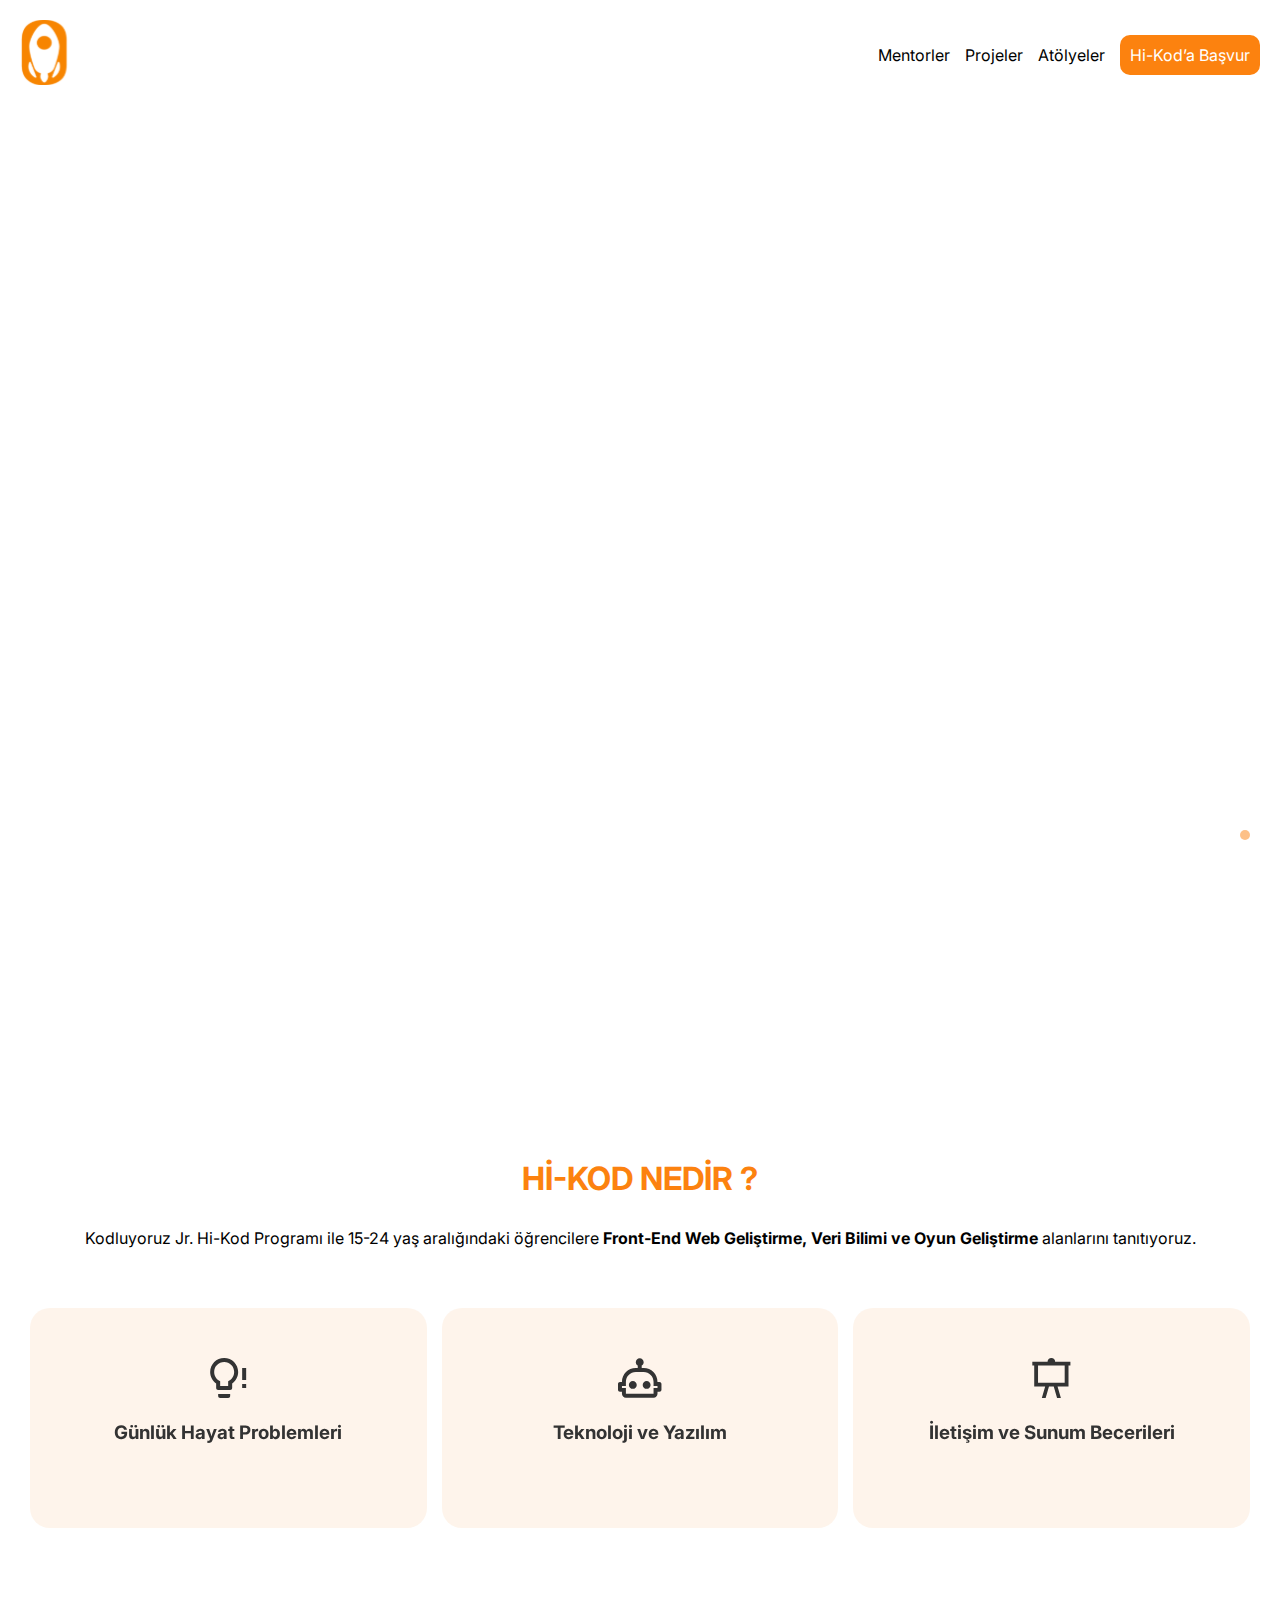
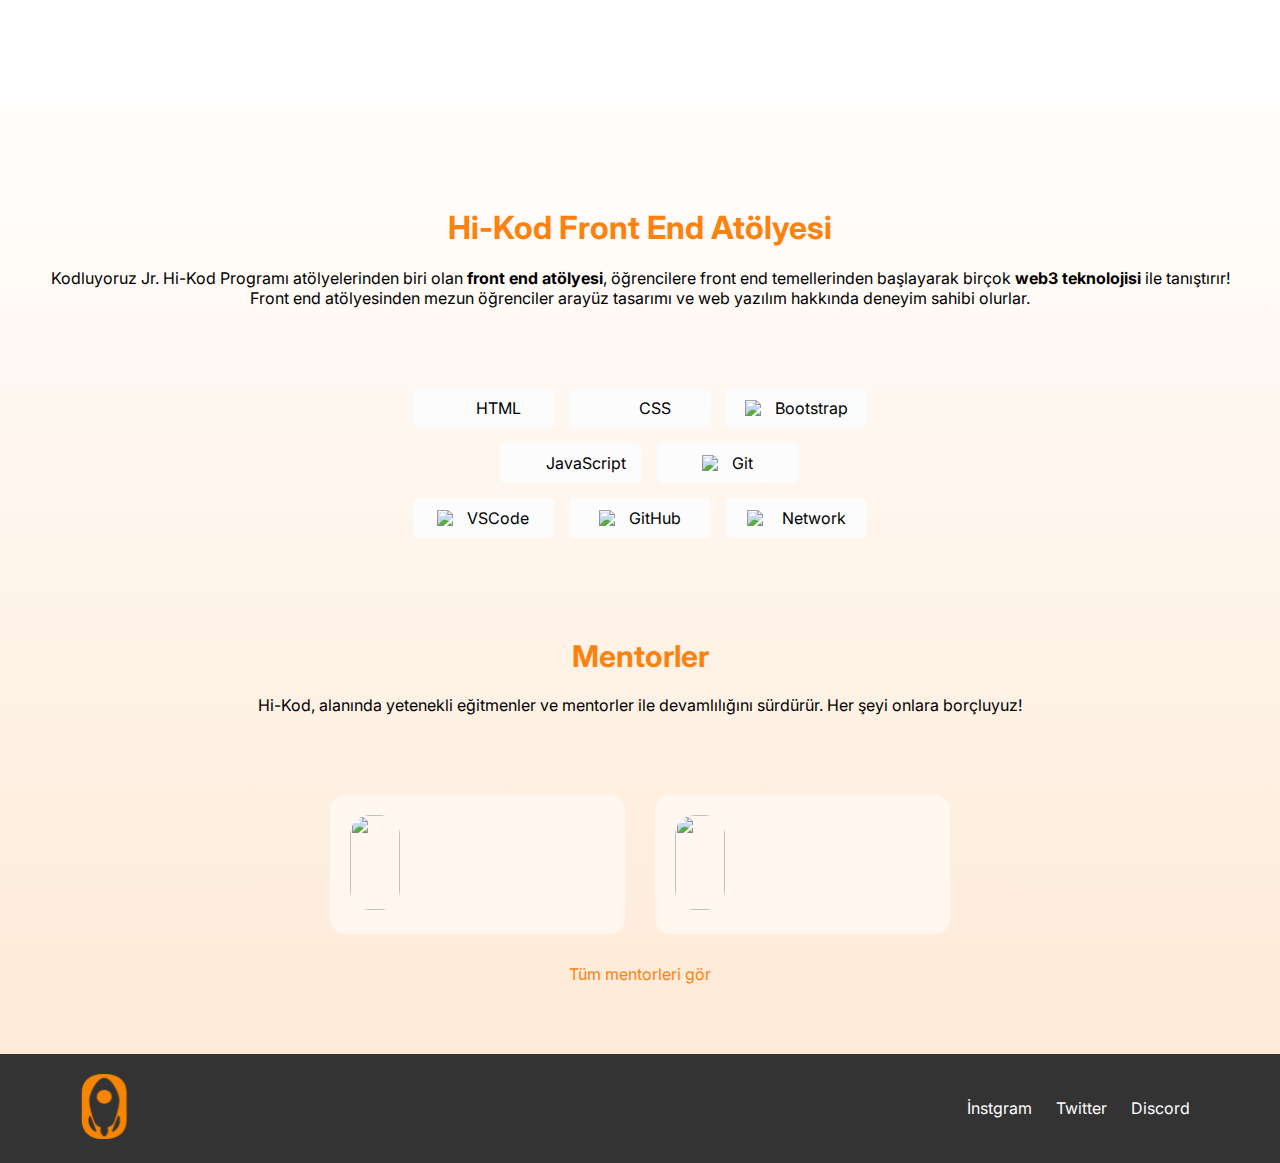
==== index.html @ 04d660d8 "images have been changed" ====
<!DOCTYPE html>
<html lang="tr">

<head>
  <meta charset="UTF-8" />
  <meta http-equiv="X-UA-Compatible" content="IE=edge" />
  <meta name="viewport" content="width=device-width, initial-scale=1.0" />
  <script src="https://kit.fontawesome.com/2644129145.js" crossorigin="anonymous"></script>
  <script src="/js/turkishToEnglish.js"></script>
  <link rel="stylesheet" href="css/style.css" />
  <title>Hİ-KOD</title>
  <script src="./js/mentors.js"></script>
</head>

<body>
  <nav class="navbar__container">
    <div class="nav__logo">
      <a href="index.html">
        <svg width="49" height="65" viewBox="0 0 49 65" fill="none" xmlns="http://www.w3.org/2000/svg"
          xmlns:xlink="http://www.w3.org/1999/xlink">
          <rect width="48.5333" height="65" fill="url(#pattern0)" />
          <defs>
            <pattern id="pattern0" patternContentUnits="objectBoundingBox" width="1" height="1">
              <use xlink:href="#image0_96_37" transform="translate(-1.08929) scale(0.0112545 0.00840336)" />

            </pattern>
            <image id="image0_96_37" width="1024" height="119"
              xlink:href="[data-uri]" />
          </defs>
        </svg>
      </a>
      <!--Burda png kullandığımızda kalite düşüyor SVG kullanmamız gerekli Çağrı projedeki SVG dosyasını kontrol etmeli-->
    </div>
    <div class="button__group">
      <a class="nav__button" href="mentors/mentors.html"> Mentorler</a>
      <a class="nav__button" href="index.html">Projeler</a>
      <a class="nav__button" href="index.html">Atölyeler</a>
      <a class="nav__button__orange"
        href="https://docs.google.com/forms/d/e/1FAIpQLSd9moIlMVvzE-aTJjD6DeRpLGWDJkIF5ri3nZ2eEMwqVBYb1g/closedform"
        target="_blank">Hi-Kod’a Başvur</a>
    </div>
    <div class="hamburger">
      <span class="bar"></span>
      <span class="bar"></span>
      <span class="bar"></span>
    </div>
  </nav>

  <header class="header__container">
    <div class="text__container">
      <p class="imgtext">Geleceğin dünyasının bir parçası ol</p>
      <p class="imgtext2">Hi-Kod Front End Atölyesi</p>
    </div>
  </header>
  <section id="whatIsHiKod">
    <h1 class="hikodTitle">Hİ-KOD NEDİR ?</h1>
    <p style="padding: 0px 20px">
      Kodluyoruz Jr. Hi-Kod Programı ile 15-24 yaş aralığındaki öğrencilere
      <b>Front-End Web Geliştirme, Veri Bilimi ve Oyun Geliştirme</b>
      alanlarını tanıtıyoruz.
    </p>

    <div class="container">
      <div class="card-container">
        <div class="card">
          <svg height="40" viewBox="0 0 73 80" fill="none" xmlns="http://www.w3.org/2000/svg">
            <path
              d="M28.3333 0C43.9333 0 56.3333 12.4 56.3333 28C56.3333 37.6 51.5333 46 44.3333 50.8V60C44.3333 62.4 42.7333 64 40.3333 64H16.3333C13.9333 64 12.3333 62.4 12.3333 60V50.8C5.13331 46 0.333313 37.6 0.333313 28C0.333313 12.4 12.7333 0 28.3333 0ZM16.3333 76V72H40.3333V76C40.3333 78.4 38.7333 80 36.3333 80H20.3333C17.9333 80 16.3333 78.4 16.3333 76ZM28.3333 8C17.1333 8 8.33331 16.8 8.33331 28C8.33331 36.4 13.1333 43.2 20.3333 46.4V56H36.3333V46.4C43.5333 43.2 48.3333 36.4 48.3333 28C48.3333 16.8 39.5333 8 28.3333 8ZM64.3333 40V20H72.3333V44H64.3333M64.3333 60V52H72.3333V60H64.3333Z"
              fill="#333333" />
          </svg>
          <h3>Günlük Hayat Problemleri</h3>
        </div>
        <svg id="shape1" height="100" viewBox="0 0 251 195" fill="none" xmlns="http://www.w3.org/2000/svg">
          <path
            d="M197.766 4.87945C217.166 -5.68715 242.109 1.51952 246.818 23.1031C251.822 46.0359 251.064 70.0709 244.308 92.9902C233.741 128.837 209.366 159.018 176.546 176.894C143.727 194.769 105.15 198.875 69.3032 188.308C46.384 181.552 25.7809 169.151 9.22934 152.508C-6.34842 136.844 1.12688 111.98 20.5273 101.414L109.147 53.1466L197.766 4.87945Z"
            fill="#FC820F" />
        </svg>
      </div>
      <div class="card-container">
        <div class="card">
          <svg height="40" viewBox="0 0 88 81" fill="none" xmlns="http://www.w3.org/2000/svg">
            <path
              d="M66 54.5C66 58.94 62.44 62.5 58 62.5C53.56 62.5 50 58.94 50 54.5C50 50.06 53.6 46.5 58 46.5C62.4 46.5 66 50.1 66 54.5ZM30 46.5C25.6 46.5 22 50.1 22 54.5C22 58.9 25.6 62.5 30 62.5C34.4 62.5 38 58.94 38 54.5C38 50.06 34.44 46.5 30 46.5ZM88 52.5V64.5C88 66.7 86.2 68.5 84 68.5H80V72.5C80 76.94 76.44 80.5 72 80.5H16C11.6 80.5 7.99998 76.94 7.99998 72.5V68.5H3.99998C1.79998 68.5 -1.52588e-05 66.7 -1.52588e-05 64.5V52.5C-1.52588e-05 50.3 1.79998 48.5 3.99998 48.5H7.99998C7.99998 33.02 20.52 20.5 36 20.5H40V15.42C37.6 14.06 36 11.46 36 8.5C36 4.1 39.6 0.5 44 0.5C48.4 0.5 52 4.1 52 8.5C52 11.46 50.4 14.06 48 15.42V20.5H52C67.48 20.5 80 33.02 80 48.5H84C86.2 48.5 88 50.3 88 52.5ZM80 56.5H72V48.5C72 37.46 63.04 28.5 52 28.5H36C24.96 28.5 16 37.46 16 48.5V56.5H7.99998V60.5H16V72.5H72V60.5H80V56.5Z"
              fill="#333333" />
          </svg>
          <h3>Teknoloji ve Yazılım</h3>
        </div>
        <svg id="shape2" height="100" viewBox="0 0 173 188" fill="none" xmlns="http://www.w3.org/2000/svg">
          <path
            d="M131.813 3.49505C144.61 -5.06412 161.874 3.44015 162.888 18.8027L172.581 165.708C173.595 181.07 157.598 191.769 143.787 184.966L11.7168 119.908C-2.09445 113.105 -3.36156 93.9014 9.43599 85.3422L131.813 3.49505Z"
            fill="#FC820F" />
        </svg>
      </div>
      <div class="card-container">
        <div class="card">
          <svg height="40" viewBox="0 0 81 84" fill="none" xmlns="http://www.w3.org/2000/svg">
            <path
              d="M0.666626 8H32.6666C32.6666 5.87827 33.5095 3.84344 35.0098 2.34315C36.5101 0.842855 38.5449 0 40.6666 0C42.7884 0 44.8232 0.842855 46.3235 2.34315C47.8238 3.84344 48.6666 5.87827 48.6666 8H80.6666V16H76.6666V60H53.6666L60.6666 84H52.6666L45.6666 60H35.6666L28.6666 84H20.6666L27.6666 60H4.66663V16H0.666626V8ZM12.6666 16V52H68.6666V16H12.6666Z"
              fill="#333333" />
          </svg>
          <h3>İletişim ve Sunum Becerileri</h3>
        </div>
        <svg id="shape3" height="100" viewBox="0 0 201 201" fill="none" xmlns="http://www.w3.org/2000/svg">
          <circle cx="100.5" cy="100.5" r="100.5" fill="#FC820F" />
        </svg>
      </div>
    </div>
  </section>
  <main>
    <section id="frontEndAtolye" style="margin-top: 100px">
      <div>
        <h1 class="hikodTitle" style="text-align: center">
          Hi-Kod Front End Atölyesi
        </h1>
        <p style="text-align: center">
          Kodluyoruz Jr. Hi-Kod Programı atölyelerinden biri olan
          <b>front end atölyesi</b>, öğrencilere front end temellerinden
          başlayarak birçok <b>web3 teknolojisi</b> ile tanıştırır! Front end
          atölyesinden mezun öğrenciler arayüz tasarımı ve web yazılım
          hakkında deneyim sahibi olurlar.
        </p>
      </div>
      <div class="atolye-container">
        <div class="lang">
          <img src="img/html.png" alt="" width="20px" />
          <span>HTML</span>
        </div>
        <div class="lang">
          <img src="img/css.svg" alt="" width="20" />
          <span>CSS</span>
        </div>
        <div class="lang">
          <img src="img/bootstrap.png" width="20px" />
          <span>Bootstrap</span>
        </div>
        <div id="jsLang" class="lang">
          <img src="img/js.png" alt="" width="20px" />
          <span>JavaScript</span>
        </div>
        <div class="lang">
          <img src="img/git.png" width="20px" />
          <span>Git</span>
        </div>
        <div class="lang">
          <img src="img/vscode.png" width="20px" />
          <span>VSCode</span>
        </div>
        <div class="lang">
          <img src="img/github.png" width="20px" />
          <span>GitHub</span>
        </div>
        <div class="lang">
          <img src="img/network.png" width="25px" />
          <span>Network</span>
        </div>
      </div>
    </section>

    <section id="mentorler" style="margin-top: 100px">
      <div style="text-align: center; margin-bottom: 80px">
        <h1 style="color: #fc820f; font-size: 30px">Mentorler</h1>
        <p>
          Hi-Kod, alanında yetenekli eğitmenler ve mentorler ile devamlılığını
          sürdürür. Her şeyi onlara borçluyuz!
        </p>
      </div>
      <!-- Random People start -->
      <div id="mentorlerContainer">
        <div class="mentorCard">
          <div class="mentorImg">
            <img src="assets/img/randomPeople.png" alt="" />
          </div>
          <div class="mentorInfo">
            <h3></h3>
            <div class="mentorContact">
              <div>
                <i class="fa-brands fa-instagram"></i>
                <span style="margin-right: 10px"></span>
              </div>
              <div>
                <i class="fa-brands fa-linkedin"></i>
                <span></span>
              </div>
            </div>
          </div>
        </div>
        <div class="mentorCard">
          <div class="mentorImg">
            <img src="assets/img/randomPeople.png" alt="" />
          </div>
          <div class="mentorInfo">
            <h3></h3>
            <div class="mentorContact">
              <div>
                <i class="fa-brands fa-instagram"></i>
                <span style="margin-right: 10px"></span>
              </div>
              <div>
                <i class="fa-brands fa-linkedin"></i>
                <span></span>
              </div>
            </div>
          </div>
        </div>
      </div>
      <!-- Random People end -->
      <div id="seeAllMentors">
        <a href="mentors/mentors.html">Tüm mentorleri gör</a>
      </div>
    </section>
  </main>

  <footer>
    <div>
      <svg width="49" height="65" viewBox="0 0 49 65" fill="none" xmlns="http://www.w3.org/2000/svg"
        xmlns:xlink="http://www.w3.org/1999/xlink">
        <rect width="48.5333" height="65" fill="url(#pattern0)" />
        <defs>
          <pattern id="pattern0" patternContentUnits="objectBoundingBox" width="1" height="1">
            <use xlink:href="#image0_96_37" transform="translate(-1.08929) scale(0.0112545 0.00840336)" />
          </pattern>
          <image id="image0_96_37" width="1024" height="119"
            xlink:href="[data-uri]" />
        </defs>
      </svg>
    </div>
    <div class="footer-sag" style="color: white;">
      <a style="color: white;margin: 10px; text-decoration: none;" href="">İnstgram</a>
      <a style="color: white;margin: 10px; text-decoration: none;" href="">Twitter</a>
      <a style="color: white;margin: 10px; text-decoration: none;" href="">Discord</a>
    </div>
  </footer>

  <div id="scrtollToTop">
    <i class="fa-solid fa-angle-up fa-3x"></i>
  </div>

  <script src="./js/getRandomPeople.js"></script>
  <script src="js/navbar.js"></script>
  <script src="js/scrollButton.js"></script>
</body>

</html>
---- css/style.css ----
@import url(https://fonts.googleapis.com/css?family=Inter:100,200,300,regular,500,600,700,800,900);

html {
  scroll-behavior: smooth;
}

body {
  margin: 0;
  padding: 0;
  height: 100vh;
}
* {
  box-sizing: border-box;
  font-family: "Inter", sans-serif;
}
.navbar__container {
  display: flex;
  justify-content: space-between;
  align-items: center;
  padding: 20px;
}
.button__group {
  display: flex;
  gap: 15px;
  align-items: center;
  transition: all 0.4s ease-in-out;
  z-index: 100;
}
.hamburger {
  display: none;
  cursor: pointer;
  transition: all 0.4s ease-in-out;
}
.hamburger span {
  width: 33px;
  height: 4px;
  background-color: #fc820f;
  margin-top: 4px;
  display: block;
  transition: all 0.4s ease-in-out;
}
.nav__button,
.nav__button__orange {
  border: none;
  background-color: transparent;
  cursor: pointer;
  text-decoration: none;
  color: black;
}
.nav__button__orange {
  background-color: #fc820f;
  padding: 10px;
  border-radius: 10px;
  color: white;
}
#whatIsHiKod {
  text-align: center;
  margin-top: 150px;
}
#whatIsHiKod h1,
#whatIsHiKod p {
  text-align: center;
  margin-bottom: 30px;
}

.hikodTitle {
  color: #fc820f;
}
.container {
  display: flex;
  justify-content: center;
  align-items: center;
  gap: 15px;
  padding: 30px;
}
.card-container {
  position: relative;
  width: 20%;
  border-radius: 20px;
}
.card {
  text-align: center;
  background-color: rgb(254, 234, 215, 0.5);
  padding: 50px 40px;
  width: 100%;
  border-radius: 20px;
  backdrop-filter: blur(3px);
  color: #333;
  height: 220px;
  z-index: 3;
}

#shape1,
#shape2,
#shape3 {
  position: absolute;
  z-index: -1;
}
#shape1 {
  bottom: -20%;
  left: -10%;
}

#shape2 {
  bottom: -25%;
  left: 40%;
}

#shape3 {
  top: -20%;
  left: 80%;
}

main {
  background: linear-gradient(to bottom, #ffffff, #feead7);
  padding: 50px;
  margin-top: 100px;
}
.atolye-container {
  display: flex;
  justify-content: center;
  align-items: center;
  width: 20%;
  flex-wrap: wrap;
  gap: 15px;
  margin: 80px auto;
}
.lang {
  display: flex;
  justify-content: center;
  align-items: center;
  background-color: #fcfcfc;
  width: 30%;
  padding: 10px;
  gap: 10px;
  border-radius: 5px;
}
#jsLang {
  margin-left: 11px;
}

.header__container {
  background-image: url(../assets/img/img.png);
  height: 100vh;
  background-attachment: fixed;
  background-position: center;
  background-size: cover;
  position: relative;
}
.text__container {
  position: absolute;
  top: 50%;
  left: 50%;
  transform: translate(-50%,-50%);
  width: 70%;
  text-align: center;
}
.imgtext,
.imgtext2 {
  font-family: "Inter";
  font-style: normal;
  font-weight: 700;
  font-size: 96px;
  color: white;
}
.imgtext2 {
  font-weight: 600;
  font-size: 48px;
  opacity: 0.5;
  margin-top: -70px;
}

/* Mentorler baslangıc */

#mentorlerContainer {
  display: flex;
  justify-content: center;
  align-items: center;
  gap: 30px;
}

.mentorCard {
  display: flex;
  align-items: center;
  gap: 20px;
  width: 25%;
  background-color: rgba(255, 255, 255, 0.5);
  padding: 20px;
  border-radius: 15px;
}
.mentorContact {
  display: flex;
  align-items: center;
  /* justify-content: center;*/
}
.mentorImg img {
  width: 95px;
  height: 95px;
  border-radius: 20px;
}
.mentorInfo {
  margin-bottom: 3%;
}
.mentorInfo span {
  font-size: 12px;
}
.mentorInfo h3 {
  margin-bottom: 15px;
}
.socialMediaName {
  margin-right: 20px;
  margin-left: 5px;
}

#seeAllMentors {
  display: flex;
  justify-content: center;
  align-items: center;
  margin-top: 30px;
  margin-bottom: 20px;
}
#seeAllMentors a {
  text-decoration: none;
  color: #fc820f;
}
/* Mentorler bitis */

footer {
  background-color: #333;
  display: flex;
  align-items: center;
  justify-content: space-between;
  padding: 20px 80px;
}

#scrtollToTop {
  cursor: pointer;
  position: fixed;
  bottom: 60px;
  right: 30px;
  color: #fff;
  background-color: #fc820f;
  padding: 5px;
  border-radius: 50%;
  opacity: 0.5;
  transition: all 0.4s ease-in;
}
#scrtollToTop:hover {
  opacity: 1;
}
@media (max-width: 1618px) {
  .atolye-container {
    width: 30%;
  }
  .lang {
    width: 30%;
  }
  #jsLang {
    margin-left: 15px;
  }
}
@media (max-width: 1520px) {
  .mentorContact {
    display: block;
  }
}
@media (max-width:1470px) {
  .text__container {
    width: 100%;
  }
}
@media (max-width: 1281px) {
  #shape1,
  #shape2,
  #shape3 {
    display: none;
  }
  .card-container {
    width: 65%;
  }
  .atolye-container {
    width: 40%;
  }
  .lang {
    width: 30%;
  }
  #jsLang {
    margin-left: 18px;
  }
  .mentorImg img {
    width: 50px;
  }
  .mentorInfo h3 {
    font-size: 15px;
  }
}
@media (max-width: 1052px) {
  #mentorlerContainer {
    flex-direction: column;
  }
  .mentorCard {
    width: 60%;
  }
  .mentorImg img {
    width: 70px;
  }
  .mentorInfo h3 {
    font-size: 20px;
  }
  .mentorContact {
    display: flex;
  }
}
@media (max-width: 1025px) {
  .container {
    justify-content: center;
    align-items: center;
    flex-direction: column;
  }
  .card-container {
    width: 65%;
  }

  .atolye-container {
    width: 50%;
  }
  .lang {
    width: 30%;
  }

  #jsLang {
    margin-left: 17px;
  }
  .imgtext {
    font-size: 80px;
  }
}
@media (max-width:859px) {
  .imgtext {
    font-size: 65px;
  }
  .imgtext2 {
    font-size: 40px;
  }
}
@media (max-width: 718px) {
  .atolye-container {
    width: 70%;
  }
  .lang {
    width: 29%;
  }
  .lang span {
    font-size: 13px;
  }
  .lang img,
  .lang svg {
    width: 15px;
  }
  #jsLang {
    margin-left: 27px;
  }
  .mentorCard {
    width: 80%;
  }
  .hamburger {
    display: block;
  }
  .button__group {
    position: absolute;
    left: 0;
    top: -100%;
    width: 100%;
    background-color: #fff;
    padding: 50px;
    text-align: center;
    flex-direction: column;
  }
  .hamburger.active .bar:nth-child(1) {
    transform: translateY(8px) rotate(45deg);
  }
  .hamburger.active .bar:nth-child(2) {
    opacity: 0;
  }
  .hamburger.active .bar:nth-child(3) {
    transform: translateY(-8px) rotate(-45deg);
  }
  .button__group.active {
    top: 109px;
  }
  footer {
    flex-direction: column;
    gap: 20px;
  }
}
@media (max-width:702px) {
  .imgtext {
    font-size: 50px;
  }
  .imgtext2 {
    font-size: 30px;
    margin-top: 10px;
  }
}
@media (max-width: 560px) {
  .mentorCard {
    width: 100%;
  }
  .imgtext {
    font-size: 40px;
  }
  .imgtext2 {
    font-size: 20px;
  }
}
@media (max-width: 465px) {
  .mentorInfo span {
    font-size: 10px;
  }
  .mentorInfo i {
    font-size: 10px;
  }
}
@media (max-width: 448px) {
  .atolye-container {
    width: 100%;
  }
  .lang {
    width: 29%;
  }
  .lang span {
    font-size: 10px;
  }
  .lang img {
    width: 12px;
  }
  #jsLang {
    margin-left: 15px;
  }
  .imgtext {
    font-size: 30px;
  }
  .imgtext2 {
    font-size: 15px;
  }
}
@media (max-width: 430px) {
  .mentorInfo h3 {
    font-size: 12px;
  }
  .mentorImg img {
    width: 50px;
  }
  .mentorContact {
    display: block;
  }
  .footer-sag a {
    font-size: 10px;
  }
}
@media (max-width: 350px) {
  .atolye-container {
    width: 100%;
  }
  .lang {
    width: 28%;
  }
  .lang span {
    font-size: 10px;
  }
  .lang img {
    width: 12px;
  }
  #jsLang {
    margin-left: 7px;
  }
  .mentorInfo h3 {
    font-size: 10px;
  }
  .mentorContact span {
    font-size: 8px;
  }
  .mentorContact i {
    font-size: 8px;
  }
  #seeAllMentors a {
    font-size: 10px;
  }
  .imgtext {
    font-size: 20px;
  }
  .imgtext2 {
    font-size: 10px;
  }
  .footer-sag a {
    font-size: 6px;
  }
}
@media (max-width: 306px) {
  .card svg {
    height: 30px;
  }
  .card h3 {
    font-size: 13px;
  }

  .atolye-container {
    width: 100%;
  }
  .lang {
    width: 27%;
  }
  .lang span {
    font-size: 8px;
  }
  .lang img {
    width: 8px;
  }
  .mentorImg img {
    width: 40px;
  }
}

#person {
  display: flex;
  flex-direction: column;
  justify-content: center;
  align-items: flex-start;
  padding: 60px 120px 120px;
  width: auto;
  height: 982px;
  background: #feead7;
}

.personcard {
  box-sizing: border-box;
  display: flex;
  align-items: center;
  padding: 40px;

  isolation: isolate;
  width: 100%;
  background: rgba(255, 255, 255, 0.5);
  border-radius: 30px;
}
/* 
.personcard>img{
width: 300px;
height: 300px;
border-radius: 20px;
} */

.personcard > h1 {
  width: 797px;
  height: 64px;

  font-family: "Inter";
  font-style: normal;
  font-weight: 600;
  font-size: 64px;
  line-height: 100.02%;
  /* identical to box height, or 64px */

  letter-spacing: -0.04em;

  color: #fc820f;
}

.flex {
  display: flex;
  justify-content: center;
  align-items: center;
}

.mentorInfo > a {
  text-decoration: none;
}
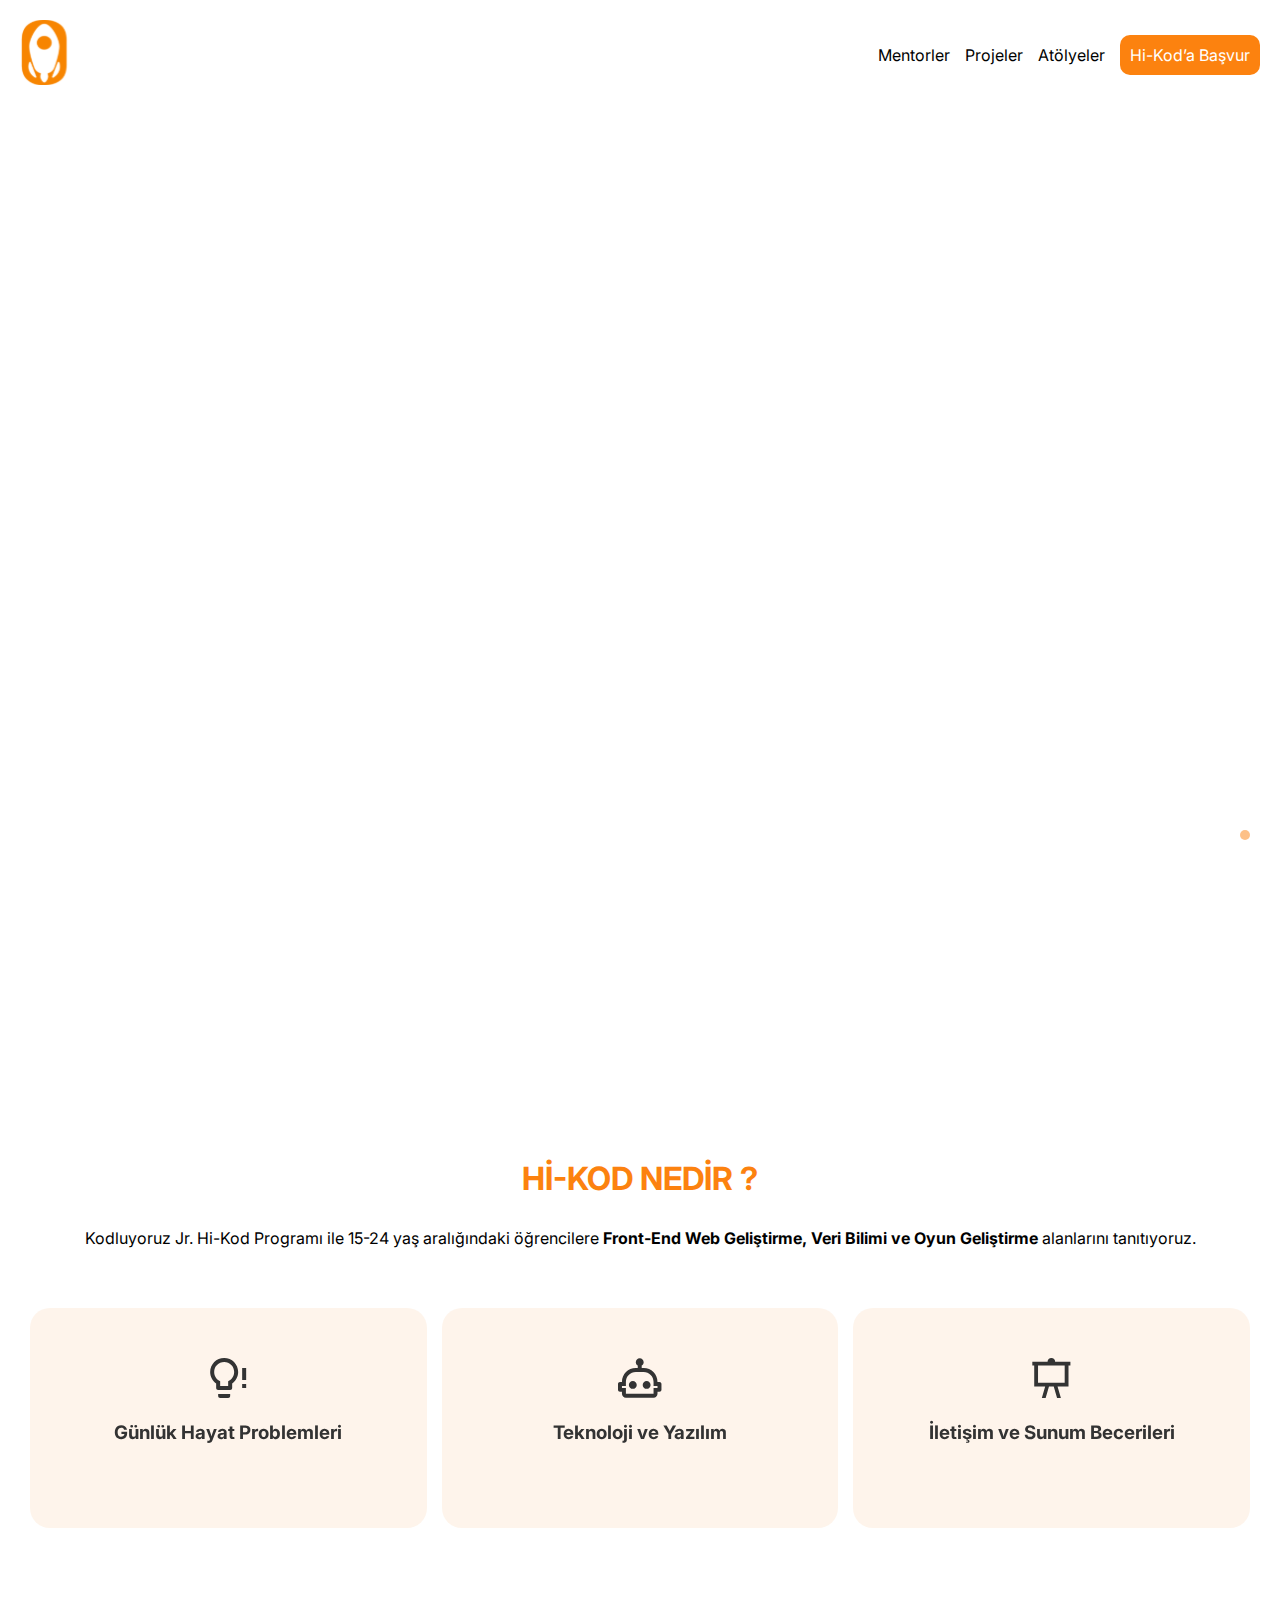
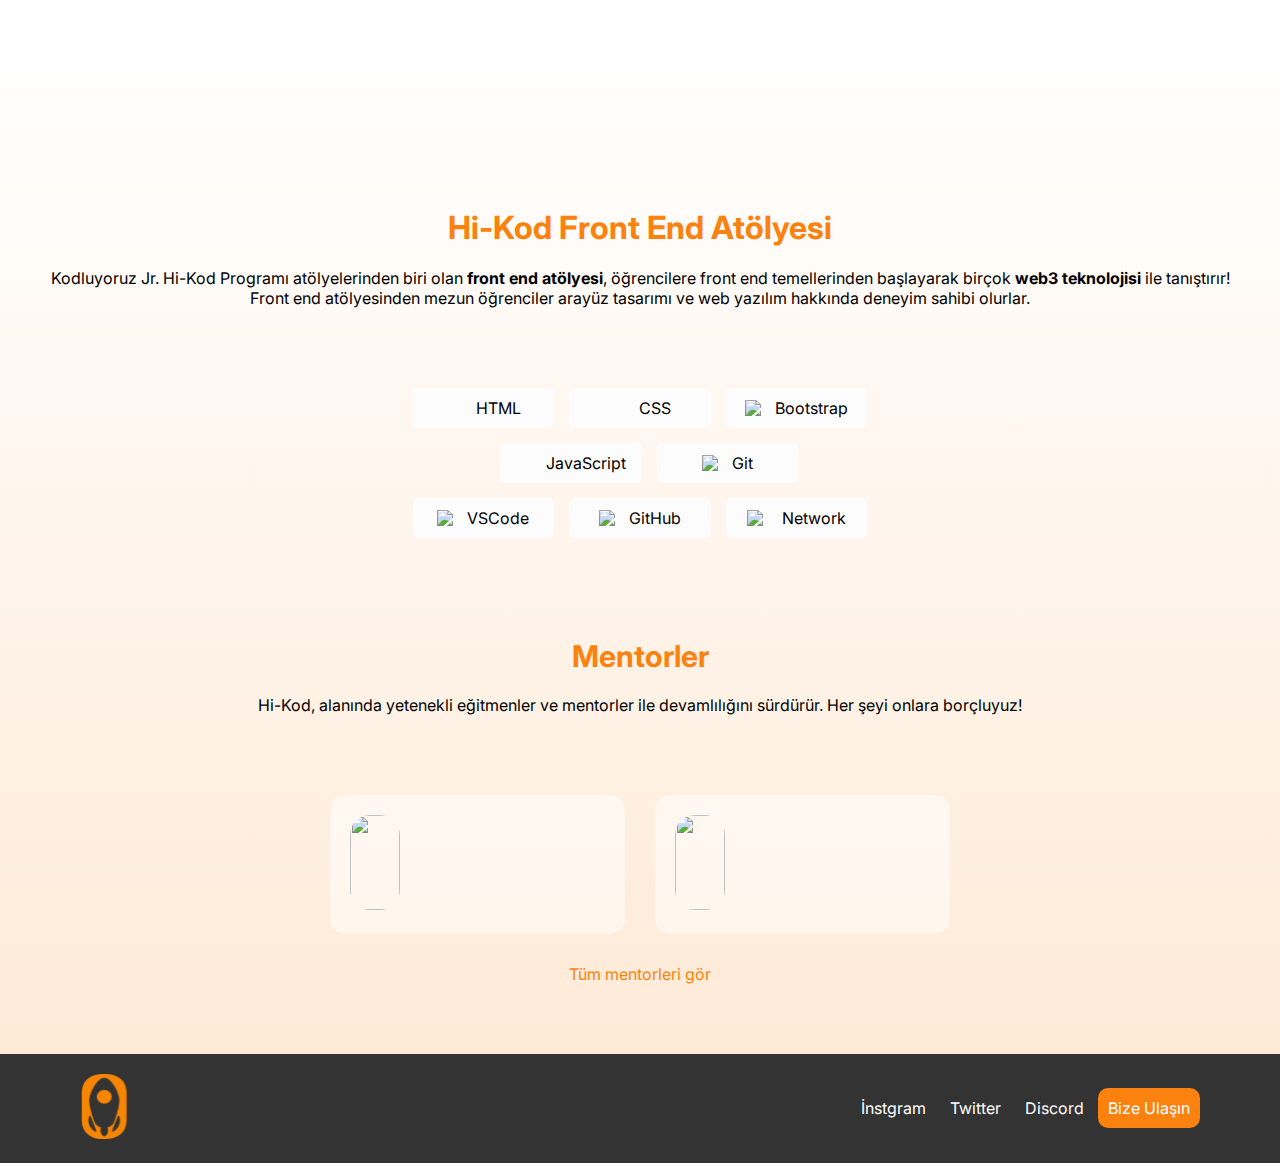
==== commit 2afb83fa: "footer" ====
--- a/index.html
+++ b/index.html
@@ -225,9 +225,15 @@
       </svg>
     </div>
     <div class="footer-sag" style="color: white;">
-      <a style="color: white;margin: 10px; text-decoration: none;" href="">İnstgram</a>
-      <a style="color: white;margin: 10px; text-decoration: none;" href="">Twitter</a>
-      <a style="color: white;margin: 10px; text-decoration: none;" href="">Discord</a>
+      <a style="color: white;margin: 10px; text-decoration: none; " target="_blank"
+        href="https://www.instagram.com/kodluyoruz_junior/">İnstgram</a>
+      <a style="color: white;margin: 10px; text-decoration: none;" target="_blank"
+        href="https://twitter.com/Kodluyoruz_Jr?t=pnpgvJzF2SsJ8xIkOpBQxQ&s=08">Twitter</a>
+      <a style="color: white;margin: 10px; text-decoration: none;" target="_blank"
+        href="https://discord.gg/BNncPdKe">Discord</a>
+      <a class="nav__button__orange"
+        href="https://docs.google.com/forms/d/e/1FAIpQLSd9moIlMVvzE-aTJjD6DeRpLGWDJkIF5ri3nZ2eEMwqVBYb1g/closedform"
+        target="_blank">Bize Ulaşın</a>
     </div>
   </footer>
 
--- a/css/style.css
+++ b/css/style.css
@@ -1,548 +1,590 @@
 @import url(https://fonts.googleapis.com/css?family=Inter:100,200,300,regular,500,600,700,800,900);
-
 html {
-  scroll-behavior: smooth;
+    scroll-behavior: smooth;
 }
 
 body {
-  margin: 0;
-  padding: 0;
-  height: 100vh;
-}
+    margin: 0;
+    padding: 0;
+    height: 100vh;
+}
+
 * {
-  box-sizing: border-box;
-  font-family: "Inter", sans-serif;
-}
+    box-sizing: border-box;
+    font-family: "Inter", sans-serif;
+}
+
 .navbar__container {
-  display: flex;
-  justify-content: space-between;
-  align-items: center;
-  padding: 20px;
-}
+    display: flex;
+    justify-content: space-between;
+    align-items: center;
+    padding: 20px;
+}
+
 .button__group {
-  display: flex;
-  gap: 15px;
-  align-items: center;
-  transition: all 0.4s ease-in-out;
-  z-index: 100;
-}
+    display: flex;
+    gap: 15px;
+    align-items: center;
+    transition: all 0.4s ease-in-out;
+    z-index: 100;
+}
+
 .hamburger {
-  display: none;
-  cursor: pointer;
-  transition: all 0.4s ease-in-out;
-}
+    display: none;
+    cursor: pointer;
+    transition: all 0.4s ease-in-out;
+}
+
 .hamburger span {
-  width: 33px;
-  height: 4px;
-  background-color: #fc820f;
-  margin-top: 4px;
-  display: block;
-  transition: all 0.4s ease-in-out;
-}
+    width: 33px;
+    height: 4px;
+    background-color: #fc820f;
+    margin-top: 4px;
+    display: block;
+    transition: all 0.4s ease-in-out;
+}
+
 .nav__button,
 .nav__button__orange {
-  border: none;
-  background-color: transparent;
-  cursor: pointer;
-  text-decoration: none;
-  color: black;
-}
+    border: none;
+    background-color: transparent;
+    cursor: pointer;
+    text-decoration: none;
+    color: black;
+}
+
 .nav__button__orange {
-  background-color: #fc820f;
-  padding: 10px;
-  border-radius: 10px;
-  color: white;
-}
+    background-color: #fc820f;
+    padding: 10px;
+    border-radius: 10px;
+    color: white;
+}
+
 #whatIsHiKod {
-  text-align: center;
-  margin-top: 150px;
-}
+    text-align: center;
+    margin-top: 150px;
+}
+
 #whatIsHiKod h1,
 #whatIsHiKod p {
-  text-align: center;
-  margin-bottom: 30px;
+    text-align: center;
+    margin-bottom: 30px;
 }
 
 .hikodTitle {
-  color: #fc820f;
-}
+    color: #fc820f;
+}
+
 .container {
-  display: flex;
-  justify-content: center;
-  align-items: center;
-  gap: 15px;
-  padding: 30px;
-}
+    display: flex;
+    justify-content: center;
+    align-items: center;
+    gap: 15px;
+    padding: 30px;
+}
+
 .card-container {
-  position: relative;
-  width: 20%;
-  border-radius: 20px;
-}
+    position: relative;
+    width: 20%;
+    border-radius: 20px;
+}
+
 .card {
-  text-align: center;
-  background-color: rgb(254, 234, 215, 0.5);
-  padding: 50px 40px;
-  width: 100%;
-  border-radius: 20px;
-  backdrop-filter: blur(3px);
-  color: #333;
-  height: 220px;
-  z-index: 3;
+    text-align: center;
+    background-color: rgb(254, 234, 215, 0.5);
+    padding: 50px 40px;
+    width: 100%;
+    border-radius: 20px;
+    backdrop-filter: blur(3px);
+    color: #333;
+    height: 220px;
+    z-index: 3;
 }
 
 #shape1,
 #shape2,
 #shape3 {
-  position: absolute;
-  z-index: -1;
-}
+    position: absolute;
+    z-index: -1;
+}
+
 #shape1 {
-  bottom: -20%;
-  left: -10%;
+    bottom: -20%;
+    left: -10%;
 }
 
 #shape2 {
-  bottom: -25%;
-  left: 40%;
+    bottom: -25%;
+    left: 40%;
 }
 
 #shape3 {
-  top: -20%;
-  left: 80%;
+    top: -20%;
+    left: 80%;
 }
 
 main {
-  background: linear-gradient(to bottom, #ffffff, #feead7);
-  padding: 50px;
-  margin-top: 100px;
-}
+    background: linear-gradient(to bottom, #ffffff, #feead7);
+    padding: 50px;
+    margin-top: 100px;
+}
+
 .atolye-container {
-  display: flex;
-  justify-content: center;
-  align-items: center;
-  width: 20%;
-  flex-wrap: wrap;
-  gap: 15px;
-  margin: 80px auto;
-}
+    display: flex;
+    justify-content: center;
+    align-items: center;
+    width: 20%;
+    flex-wrap: wrap;
+    gap: 15px;
+    margin: 80px auto;
+}
+
 .lang {
-  display: flex;
-  justify-content: center;
-  align-items: center;
-  background-color: #fcfcfc;
-  width: 30%;
-  padding: 10px;
-  gap: 10px;
-  border-radius: 5px;
-}
+    display: flex;
+    justify-content: center;
+    align-items: center;
+    background-color: #fcfcfc;
+    width: 30%;
+    padding: 10px;
+    gap: 10px;
+    border-radius: 5px;
+}
+
 #jsLang {
-  margin-left: 11px;
+    margin-left: 11px;
 }
 
 .header__container {
-  background-image: url(../assets/img/img.png);
-  height: 100vh;
-  background-attachment: fixed;
-  background-position: center;
-  background-size: cover;
-  position: relative;
-}
+    background-image: url(../assets/img/img.png);
+    height: 100vh;
+    background-attachment: fixed;
+    background-position: center;
+    background-size: cover;
+    position: relative;
+}
+
 .text__container {
-  position: absolute;
-  top: 50%;
-  left: 50%;
-  transform: translate(-50%,-50%);
-  width: 70%;
-  text-align: center;
-}
+    position: absolute;
+    top: 50%;
+    left: 50%;
+    transform: translate(-50%, -50%);
+    width: 70%;
+    text-align: center;
+}
+
 .imgtext,
 .imgtext2 {
-  font-family: "Inter";
-  font-style: normal;
-  font-weight: 700;
-  font-size: 96px;
-  color: white;
-}
+    font-family: "Inter";
+    font-style: normal;
+    font-weight: 700;
+    font-size: 96px;
+    color: white;
+}
+
 .imgtext2 {
-  font-weight: 600;
-  font-size: 48px;
-  opacity: 0.5;
-  margin-top: -70px;
-}
+    font-weight: 600;
+    font-size: 48px;
+    opacity: 0.5;
+    margin-top: -70px;
+}
+
 
 /* Mentorler baslangıc */
 
 #mentorlerContainer {
-  display: flex;
-  justify-content: center;
-  align-items: center;
-  gap: 30px;
+    display: flex;
+    justify-content: center;
+    align-items: center;
+    gap: 30px;
 }
 
 .mentorCard {
-  display: flex;
-  align-items: center;
-  gap: 20px;
-  width: 25%;
-  background-color: rgba(255, 255, 255, 0.5);
-  padding: 20px;
-  border-radius: 15px;
-}
+    display: flex;
+    align-items: center;
+    gap: 20px;
+    width: 25%;
+    background-color: rgba(255, 255, 255, 0.5);
+    padding: 20px;
+    border-radius: 15px;
+}
+
 .mentorContact {
-  display: flex;
-  align-items: center;
-  /* justify-content: center;*/
-}
+    display: flex;
+    align-items: center;
+    /* justify-content: center;*/
+}
+
 .mentorImg img {
-  width: 95px;
-  height: 95px;
-  border-radius: 20px;
-}
+    width: 95px;
+    height: 95px;
+    border-radius: 20px;
+}
+
 .mentorInfo {
-  margin-bottom: 3%;
-}
+    margin-bottom: 3%;
+}
+
 .mentorInfo span {
-  font-size: 12px;
-}
+    font-size: 12px;
+}
+
 .mentorInfo h3 {
-  margin-bottom: 15px;
-}
+    margin-bottom: 15px;
+}
+
 .socialMediaName {
-  margin-right: 20px;
-  margin-left: 5px;
+    margin-right: 20px;
+    margin-left: 5px;
 }
 
 #seeAllMentors {
-  display: flex;
-  justify-content: center;
-  align-items: center;
-  margin-top: 30px;
-  margin-bottom: 20px;
-}
+    display: flex;
+    justify-content: center;
+    align-items: center;
+    margin-top: 30px;
+    margin-bottom: 20px;
+}
+
 #seeAllMentors a {
-  text-decoration: none;
-  color: #fc820f;
-}
+    text-decoration: none;
+    color: #fc820f;
+}
+
+
 /* Mentorler bitis */
 
 footer {
-  background-color: #333;
-  display: flex;
-  align-items: center;
-  justify-content: space-between;
-  padding: 20px 80px;
+    background-color: #333;
+    display: flex;
+    align-items: center;
+    justify-content: space-between;
+    padding: 20px 80px;
 }
 
 #scrtollToTop {
-  cursor: pointer;
-  position: fixed;
-  bottom: 60px;
-  right: 30px;
-  color: #fff;
-  background-color: #fc820f;
-  padding: 5px;
-  border-radius: 50%;
-  opacity: 0.5;
-  transition: all 0.4s ease-in;
-}
+    cursor: pointer;
+    position: fixed;
+    bottom: 60px;
+    right: 30px;
+    color: #fff;
+    background-color: #fc820f;
+    padding: 5px;
+    border-radius: 50%;
+    opacity: 0.5;
+    transition: all 0.4s ease-in;
+}
+
 #scrtollToTop:hover {
-  opacity: 1;
-}
+    opacity: 1;
+}
+
 @media (max-width: 1618px) {
-  .atolye-container {
-    width: 30%;
-  }
-  .lang {
-    width: 30%;
-  }
-  #jsLang {
-    margin-left: 15px;
-  }
-}
+    .atolye-container {
+        width: 30%;
+    }
+    .lang {
+        width: 30%;
+    }
+    #jsLang {
+        margin-left: 15px;
+    }
+}
+
 @media (max-width: 1520px) {
-  .mentorContact {
-    display: block;
-  }
-}
+    .mentorContact {
+        display: block;
+    }
+}
+
 @media (max-width:1470px) {
-  .text__container {
+    .text__container {
+        width: 100%;
+    }
+}
+
+@media (max-width: 1281px) {
+    #shape1,
+    #shape2,
+    #shape3 {
+        display: none;
+    }
+    .card-container {
+        width: 65%;
+    }
+    .atolye-container {
+        width: 40%;
+    }
+    .lang {
+        width: 30%;
+    }
+    #jsLang {
+        margin-left: 18px;
+    }
+    .mentorImg img {
+        width: 50px;
+    }
+    .mentorInfo h3 {
+        font-size: 15px;
+    }
+}
+
+@media (max-width: 1052px) {
+    #mentorlerContainer {
+        flex-direction: column;
+    }
+    .mentorCard {
+        width: 60%;
+    }
+    .mentorImg img {
+        width: 70px;
+    }
+    .mentorInfo h3 {
+        font-size: 20px;
+    }
+    .mentorContact {
+        display: flex;
+    }
+}
+
+@media (max-width: 1025px) {
+    .container {
+        justify-content: center;
+        align-items: center;
+        flex-direction: column;
+    }
+    .card-container {
+        width: 65%;
+    }
+    .atolye-container {
+        width: 50%;
+    }
+    .lang {
+        width: 30%;
+    }
+    #jsLang {
+        margin-left: 17px;
+    }
+    .imgtext {
+        font-size: 80px;
+    }
+}
+
+@media (max-width:859px) {
+    .imgtext {
+        font-size: 65px;
+    }
+    .imgtext2 {
+        font-size: 40px;
+    }
+}
+
+@media (max-width: 718px) {
+    .atolye-container {
+        width: 70%;
+    }
+    .lang {
+        width: 29%;
+    }
+    .lang span {
+        font-size: 13px;
+    }
+    .lang img,
+    .lang svg {
+        width: 15px;
+    }
+    #jsLang {
+        margin-left: 27px;
+    }
+    .mentorCard {
+        width: 80%;
+    }
+    .hamburger {
+        display: block;
+    }
+    .button__group {
+        position: absolute;
+        left: 0;
+        top: -100%;
+        width: 100%;
+        background-color: #fff;
+        padding: 50px;
+        text-align: center;
+        flex-direction: column;
+    }
+    .hamburger.active .bar:nth-child(1) {
+        transform: translateY(8px) rotate(45deg);
+    }
+    .hamburger.active .bar:nth-child(2) {
+        opacity: 0;
+    }
+    .hamburger.active .bar:nth-child(3) {
+        transform: translateY(-8px) rotate(-45deg);
+    }
+    .button__group.active {
+        top: 109px;
+    }
+    footer {
+        flex-direction: column;
+        gap: 20px;
+    }
+}
+
+@media (max-width:702px) {
+    .imgtext {
+        font-size: 50px;
+    }
+    .imgtext2 {
+        font-size: 30px;
+        margin-top: 10px;
+    }
+}
+
+@media (max-width: 560px) {
+    .mentorCard {
+        width: 100%;
+    }
+    .imgtext {
+        font-size: 40px;
+    }
+    .imgtext2 {
+        font-size: 20px;
+    }
+}
+
+@media (max-width: 465px) {
+    .mentorInfo span {
+        font-size: 10px;
+    }
+    .mentorInfo i {
+        font-size: 10px;
+    }
+}
+
+@media (max-width: 448px) {
+    .atolye-container {
+        width: 100%;
+    }
+    .lang {
+        width: 29%;
+    }
+    .lang span {
+        font-size: 10px;
+    }
+    .lang img {
+        width: 12px;
+    }
+    #jsLang {
+        margin-left: 15px;
+    }
+    .imgtext {
+        font-size: 30px;
+    }
+    .imgtext2 {
+        font-size: 15px;
+    }
+}
+
+@media (max-width: 430px) {
+    .mentorInfo h3 {
+        font-size: 12px;
+    }
+    .mentorImg img {
+        width: 50px;
+    }
+    .mentorContact {
+        display: block;
+    }
+    .footer-sag a {
+        font-size: 10px;
+    }
+}
+
+@media (max-width: 350px) {
+    .atolye-container {
+        width: 100%;
+    }
+    .lang {
+        width: 28%;
+    }
+    .lang span {
+        font-size: 10px;
+    }
+    .lang img {
+        width: 12px;
+    }
+    #jsLang {
+        margin-left: 7px;
+    }
+    .mentorInfo h3 {
+        font-size: 10px;
+    }
+    .mentorContact span {
+        font-size: 8px;
+    }
+    .mentorContact i {
+        font-size: 8px;
+    }
+    #seeAllMentors a {
+        font-size: 10px;
+    }
+    .imgtext {
+        font-size: 20px;
+    }
+    .imgtext2 {
+        font-size: 10px;
+    }
+    .footer-sag a {
+        font-size: 6px;
+    }
+}
+
+@media (max-width: 306px) {
+    .card svg {
+        height: 30px;
+    }
+    .card h3 {
+        font-size: 13px;
+    }
+    .atolye-container {
+        width: 100%;
+    }
+    .lang {
+        width: 27%;
+    }
+    .lang span {
+        font-size: 8px;
+    }
+    .lang img {
+        width: 8px;
+    }
+    .mentorImg img {
+        width: 40px;
+    }
+}
+
+#person {
+    display: flex;
+    flex-direction: column;
+    justify-content: center;
+    align-items: flex-start;
+    padding: 60px 120px 120px;
+    width: auto;
+    height: 1275px;
+    background: #feead7;
+}
+
+.personcard {
+    box-sizing: border-box;
+    display: flex;
+    align-items: center;
+    padding: 40px;
+    isolation: isolate;
     width: 100%;
-  }
-}
-@media (max-width: 1281px) {
-  #shape1,
-  #shape2,
-  #shape3 {
-    display: none;
-  }
-  .card-container {
-    width: 65%;
-  }
-  .atolye-container {
-    width: 40%;
-  }
-  .lang {
-    width: 30%;
-  }
-  #jsLang {
-    margin-left: 18px;
-  }
-  .mentorImg img {
-    width: 50px;
-  }
-  .mentorInfo h3 {
-    font-size: 15px;
-  }
-}
-@media (max-width: 1052px) {
-  #mentorlerContainer {
-    flex-direction: column;
-  }
-  .mentorCard {
-    width: 60%;
-  }
-  .mentorImg img {
-    width: 70px;
-  }
-  .mentorInfo h3 {
-    font-size: 20px;
-  }
-  .mentorContact {
-    display: flex;
-  }
-}
-@media (max-width: 1025px) {
-  .container {
-    justify-content: center;
-    align-items: center;
-    flex-direction: column;
-  }
-  .card-container {
-    width: 65%;
-  }
-
-  .atolye-container {
-    width: 50%;
-  }
-  .lang {
-    width: 30%;
-  }
-
-  #jsLang {
-    margin-left: 17px;
-  }
-  .imgtext {
-    font-size: 80px;
-  }
-}
-@media (max-width:859px) {
-  .imgtext {
-    font-size: 65px;
-  }
-  .imgtext2 {
-    font-size: 40px;
-  }
-}
-@media (max-width: 718px) {
-  .atolye-container {
-    width: 70%;
-  }
-  .lang {
-    width: 29%;
-  }
-  .lang span {
-    font-size: 13px;
-  }
-  .lang img,
-  .lang svg {
-    width: 15px;
-  }
-  #jsLang {
-    margin-left: 27px;
-  }
-  .mentorCard {
-    width: 80%;
-  }
-  .hamburger {
-    display: block;
-  }
-  .button__group {
-    position: absolute;
-    left: 0;
-    top: -100%;
-    width: 100%;
-    background-color: #fff;
-    padding: 50px;
-    text-align: center;
-    flex-direction: column;
-  }
-  .hamburger.active .bar:nth-child(1) {
-    transform: translateY(8px) rotate(45deg);
-  }
-  .hamburger.active .bar:nth-child(2) {
-    opacity: 0;
-  }
-  .hamburger.active .bar:nth-child(3) {
-    transform: translateY(-8px) rotate(-45deg);
-  }
-  .button__group.active {
-    top: 109px;
-  }
-  footer {
-    flex-direction: column;
-    gap: 20px;
-  }
-}
-@media (max-width:702px) {
-  .imgtext {
-    font-size: 50px;
-  }
-  .imgtext2 {
-    font-size: 30px;
-    margin-top: 10px;
-  }
-}
-@media (max-width: 560px) {
-  .mentorCard {
-    width: 100%;
-  }
-  .imgtext {
-    font-size: 40px;
-  }
-  .imgtext2 {
-    font-size: 20px;
-  }
-}
-@media (max-width: 465px) {
-  .mentorInfo span {
-    font-size: 10px;
-  }
-  .mentorInfo i {
-    font-size: 10px;
-  }
-}
-@media (max-width: 448px) {
-  .atolye-container {
-    width: 100%;
-  }
-  .lang {
-    width: 29%;
-  }
-  .lang span {
-    font-size: 10px;
-  }
-  .lang img {
-    width: 12px;
-  }
-  #jsLang {
-    margin-left: 15px;
-  }
-  .imgtext {
-    font-size: 30px;
-  }
-  .imgtext2 {
-    font-size: 15px;
-  }
-}
-@media (max-width: 430px) {
-  .mentorInfo h3 {
-    font-size: 12px;
-  }
-  .mentorImg img {
-    width: 50px;
-  }
-  .mentorContact {
-    display: block;
-  }
-  .footer-sag a {
-    font-size: 10px;
-  }
-}
-@media (max-width: 350px) {
-  .atolye-container {
-    width: 100%;
-  }
-  .lang {
-    width: 28%;
-  }
-  .lang span {
-    font-size: 10px;
-  }
-  .lang img {
-    width: 12px;
-  }
-  #jsLang {
-    margin-left: 7px;
-  }
-  .mentorInfo h3 {
-    font-size: 10px;
-  }
-  .mentorContact span {
-    font-size: 8px;
-  }
-  .mentorContact i {
-    font-size: 8px;
-  }
-  #seeAllMentors a {
-    font-size: 10px;
-  }
-  .imgtext {
-    font-size: 20px;
-  }
-  .imgtext2 {
-    font-size: 10px;
-  }
-  .footer-sag a {
-    font-size: 6px;
-  }
-}
-@media (max-width: 306px) {
-  .card svg {
-    height: 30px;
-  }
-  .card h3 {
-    font-size: 13px;
-  }
-
-  .atolye-container {
-    width: 100%;
-  }
-  .lang {
-    width: 27%;
-  }
-  .lang span {
-    font-size: 8px;
-  }
-  .lang img {
-    width: 8px;
-  }
-  .mentorImg img {
-    width: 40px;
-  }
-}
-
-#person {
-  display: flex;
-  flex-direction: column;
-  justify-content: center;
-  align-items: flex-start;
-  padding: 60px 120px 120px;
-  width: auto;
-  height: 982px;
-  background: #feead7;
-}
-
-.personcard {
-  box-sizing: border-box;
-  display: flex;
-  align-items: center;
-  padding: 40px;
-
-  isolation: isolate;
-  width: 100%;
-  background: rgba(255, 255, 255, 0.5);
-  border-radius: 30px;
-}
+    background: rgba(255, 255, 255, 0.5);
+    border-radius: 30px;
+}
+
+
 /* 
 .personcard>img{
 width: 300px;
@@ -550,28 +592,25 @@
 border-radius: 20px;
 } */
 
-.personcard > h1 {
-  width: 797px;
-  height: 64px;
-
-  font-family: "Inter";
-  font-style: normal;
-  font-weight: 600;
-  font-size: 64px;
-  line-height: 100.02%;
-  /* identical to box height, or 64px */
-
-  letter-spacing: -0.04em;
-
-  color: #fc820f;
+.personcard>h1 {
+    width: 797px;
+    height: 64px;
+    font-family: "Inter";
+    font-style: normal;
+    font-weight: 600;
+    font-size: 64px;
+    line-height: 100.02%;
+    /* identical to box height, or 64px */
+    letter-spacing: -0.04em;
+    color: #fc820f;
 }
 
 .flex {
-  display: flex;
-  justify-content: center;
-  align-items: center;
-}
-
-.mentorInfo > a {
-  text-decoration: none;
-}
+    display: flex;
+    justify-content: center;
+    align-items: center;
+}
+
+.mentorInfo>a {
+    text-decoration: none;
+}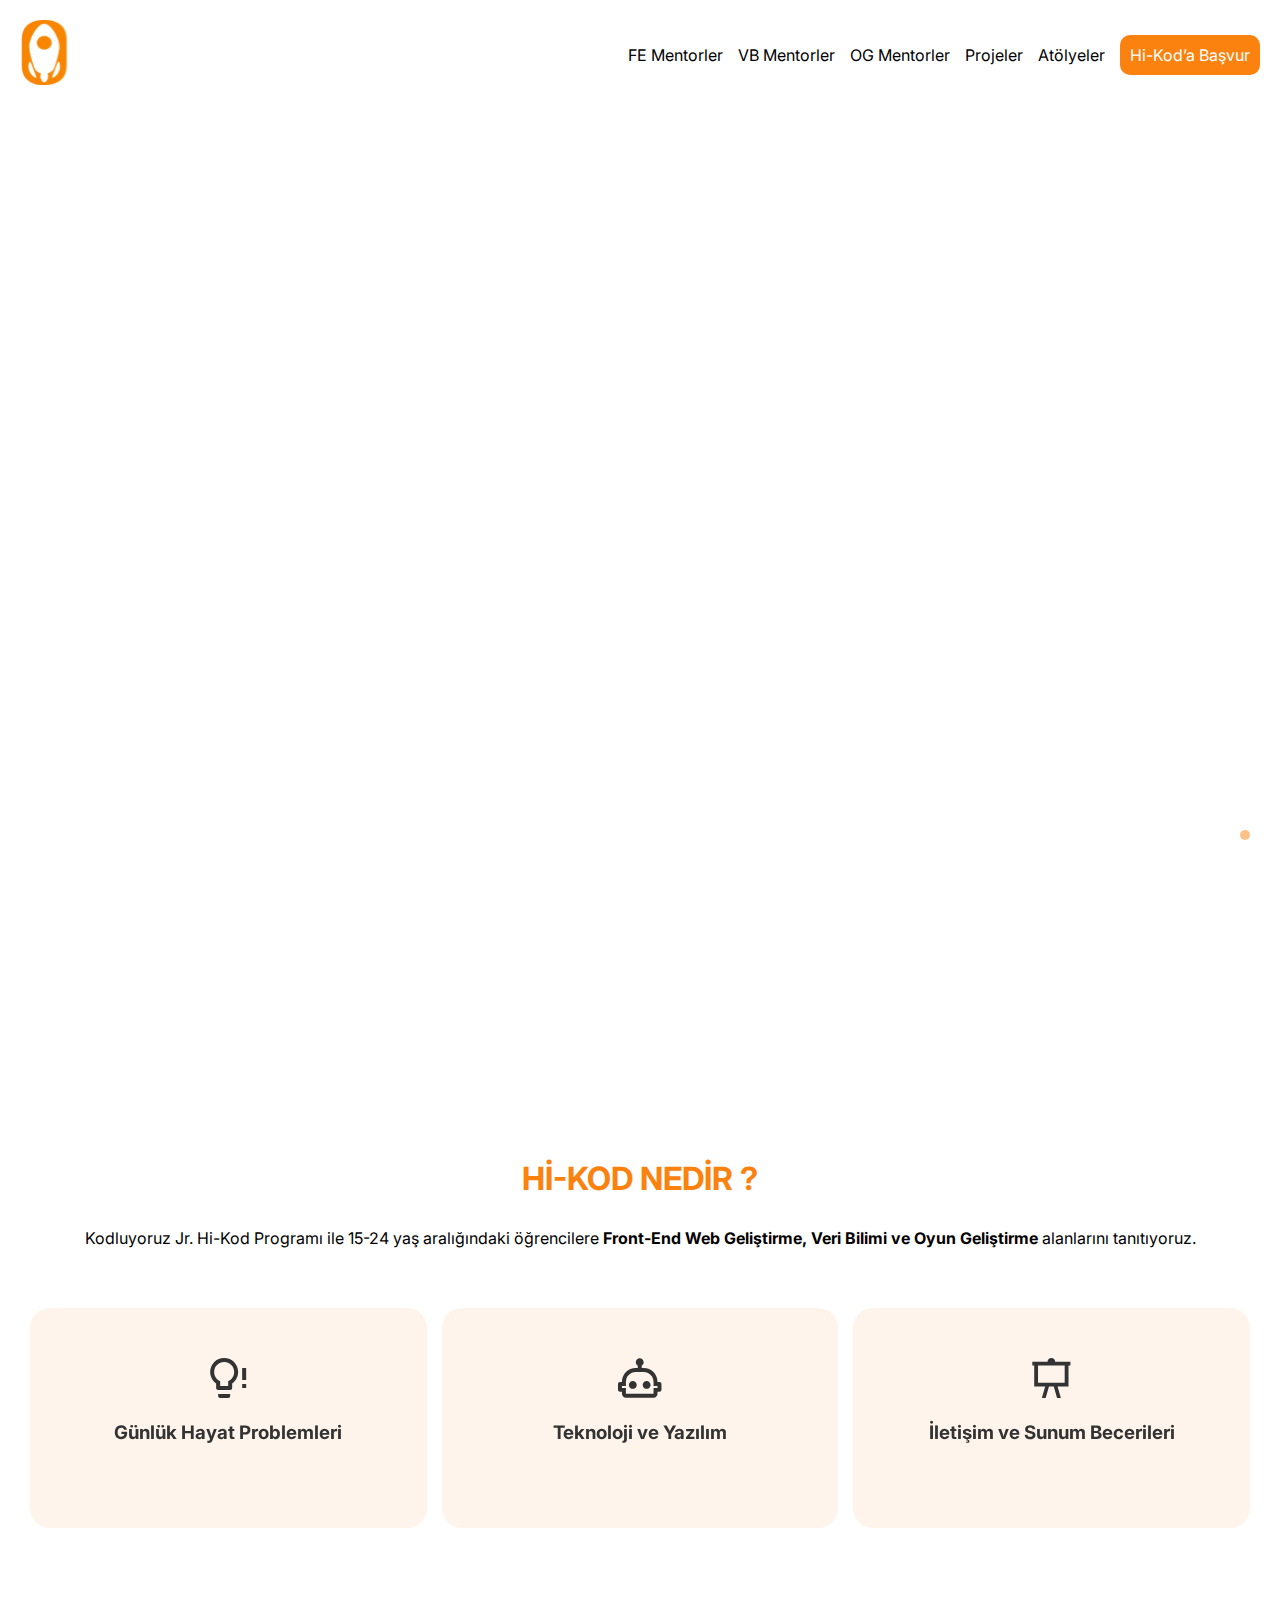
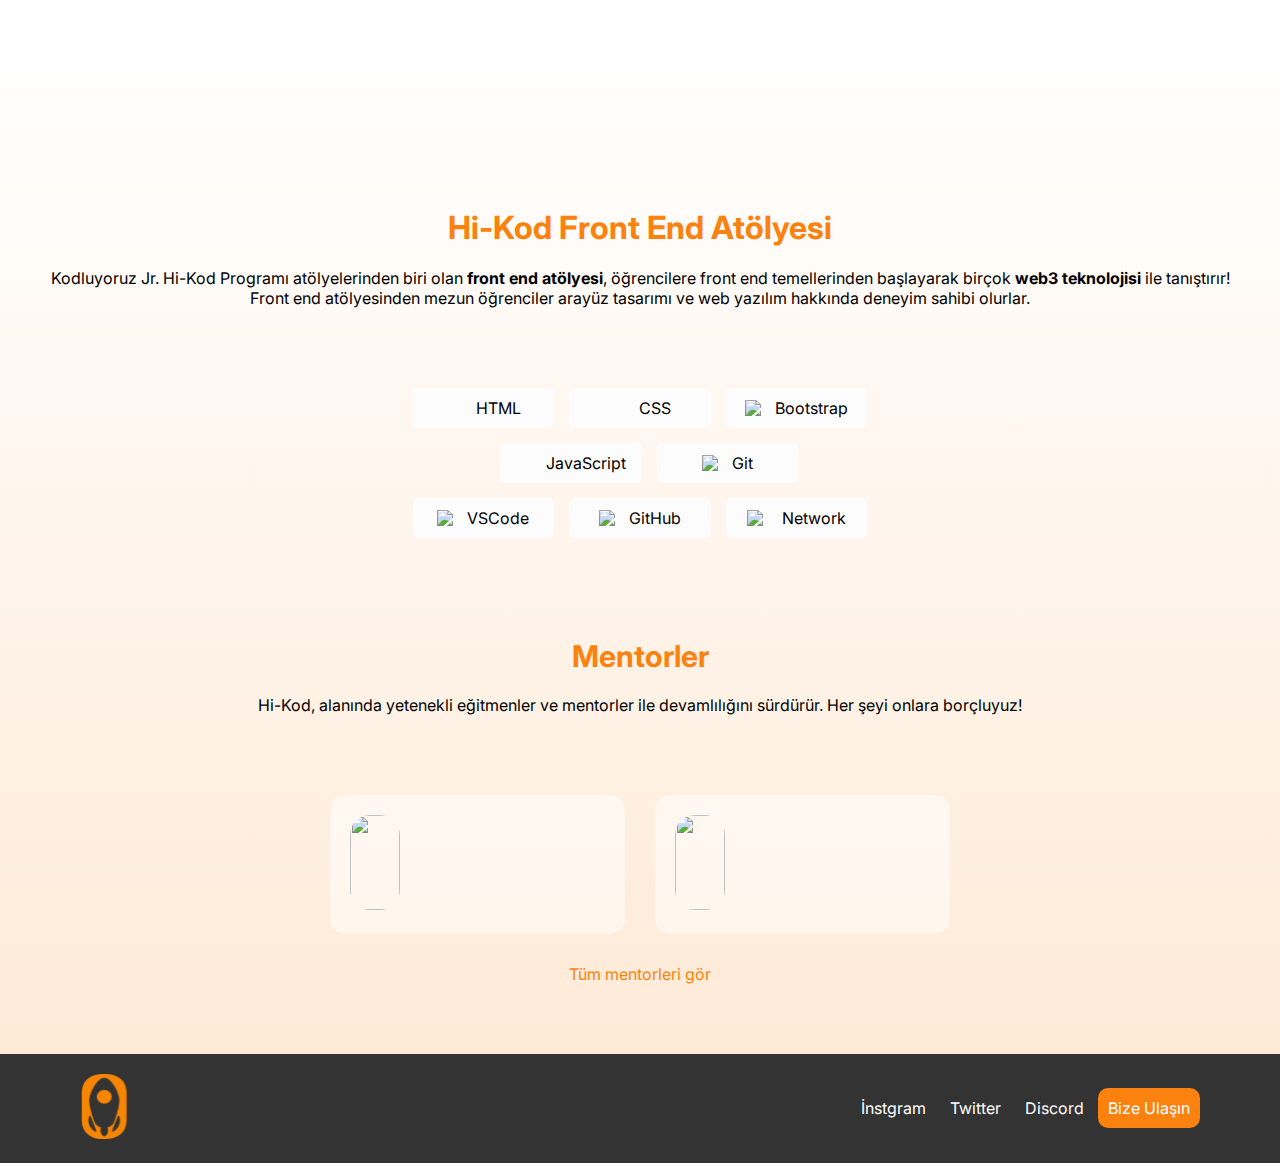
==== commit a46fabed: "og mentor section added to navbar" ====
--- a/index.html
+++ b/index.html
@@ -2,248 +2,251 @@
 <html lang="tr">
 
 <head>
-  <meta charset="UTF-8" />
-  <meta http-equiv="X-UA-Compatible" content="IE=edge" />
-  <meta name="viewport" content="width=device-width, initial-scale=1.0" />
-  <script src="https://kit.fontawesome.com/2644129145.js" crossorigin="anonymous"></script>
-  <script src="/js/turkishToEnglish.js"></script>
-  <link rel="stylesheet" href="css/style.css" />
-  <title>Hİ-KOD</title>
-  <script src="./js/mentors.js"></script>
+    <meta charset="UTF-8" />
+    <meta http-equiv="X-UA-Compatible" content="IE=edge" />
+    <meta name="viewport" content="width=device-width, initial-scale=1.0" />
+    <script src="https://kit.fontawesome.com/2644129145.js" crossorigin="anonymous"></script>
+    <script src="/js/turkishToEnglish.js"></script>
+    <link rel="stylesheet" href="css/style.css" />
+    <title>Hİ-KOD</title>
+    <script src="./js/fementors.js"></script>
+    <script src="./js/vbmentors.js"></script>
+    <script src="./js/ogmentors.js"></script>
 </head>
 
 <body>
-  <nav class="navbar__container">
-    <div class="nav__logo">
-      <a href="index.html">
-        <svg width="49" height="65" viewBox="0 0 49 65" fill="none" xmlns="http://www.w3.org/2000/svg"
-          xmlns:xlink="http://www.w3.org/1999/xlink">
-          <rect width="48.5333" height="65" fill="url(#pattern0)" />
-          <defs>
-            <pattern id="pattern0" patternContentUnits="objectBoundingBox" width="1" height="1">
-              <use xlink:href="#image0_96_37" transform="translate(-1.08929) scale(0.0112545 0.00840336)" />
-
-            </pattern>
-            <image id="image0_96_37" width="1024" height="119"
-              xlink:href="[data-uri]" />
-          </defs>
-        </svg>
-      </a>
-      <!--Burda png kullandığımızda kalite düşüyor SVG kullanmamız gerekli Çağrı projedeki SVG dosyasını kontrol etmeli-->
+    <nav class="navbar__container">
+        <div class="nav__logo">
+            <a href="index.html">
+                <svg width="49" height="65" viewBox="0 0 49 65" fill="none" xmlns="http://www.w3.org/2000/svg"
+                    xmlns:xlink="http://www.w3.org/1999/xlink">
+                    <rect width="48.5333" height="65" fill="url(#pattern0)" />
+                    <defs>
+                        <pattern id="pattern0" patternContentUnits="objectBoundingBox" width="1" height="1">
+                            <use xlink:href="#image0_96_37"
+                                transform="translate(-1.08929) scale(0.0112545 0.00840336)" />
+
+                        </pattern>
+                        <image id="image0_96_37" width="1024" height="119"
+                            xlink:href="[data-uri]" />
+                    </defs>
+                </svg>
+            </a>
+            <!--Burda png kullandığımızda kalite düşüyor SVG kullanmamız gerekli Çağrı projedeki SVG dosyasını kontrol etmeli-->
+        </div>
+        <div class="button__group">
+            <a class="nav__button" href="mentors/fe.html">FE Mentorler</a>
+            <a class="nav__button" href="mentors/vb.html">VB Mentorler</a>
+            <a class="nav__button" href="mentors/og.html">OG Mentorler</a>
+            <a class="nav__button" href="index.html">Projeler</a>
+            <a class="nav__button" href="index.html">Atölyeler</a>
+            <a class="nav__button__orange"
+                href="https://docs.google.com/forms/d/e/1FAIpQLSd9moIlMVvzE-aTJjD6DeRpLGWDJkIF5ri3nZ2eEMwqVBYb1g/closedform"
+                target="_blank">Hi-Kod’a Başvur</a>
+        </div>
+        <div class="hamburger">
+            <span class="bar"></span>
+            <span class="bar"></span>
+            <span class="bar"></span>
+        </div>
+    </nav>
+
+    <header class="header__container">
+        <div class="text__container">
+            <p class="imgtext">Geleceğin dünyasının bir parçası ol</p>
+            <p class="imgtext2">Hi-Kod Front End Atölyesi</p>
+        </div>
+    </header>
+    <section id="whatIsHiKod">
+        <h1 class="hikodTitle">Hİ-KOD NEDİR ?</h1>
+        <p style="padding: 0px 20px">
+            Kodluyoruz Jr. Hi-Kod Programı ile 15-24 yaş aralığındaki öğrencilere
+            <b>Front-End Web Geliştirme, Veri Bilimi ve Oyun Geliştirme</b> alanlarını tanıtıyoruz.
+        </p>
+
+        <div class="container">
+            <div class="card-container">
+                <div class="card">
+                    <svg height="40" viewBox="0 0 73 80" fill="none" xmlns="http://www.w3.org/2000/svg">
+                        <path
+                            d="M28.3333 0C43.9333 0 56.3333 12.4 56.3333 28C56.3333 37.6 51.5333 46 44.3333 50.8V60C44.3333 62.4 42.7333 64 40.3333 64H16.3333C13.9333 64 12.3333 62.4 12.3333 60V50.8C5.13331 46 0.333313 37.6 0.333313 28C0.333313 12.4 12.7333 0 28.3333 0ZM16.3333 76V72H40.3333V76C40.3333 78.4 38.7333 80 36.3333 80H20.3333C17.9333 80 16.3333 78.4 16.3333 76ZM28.3333 8C17.1333 8 8.33331 16.8 8.33331 28C8.33331 36.4 13.1333 43.2 20.3333 46.4V56H36.3333V46.4C43.5333 43.2 48.3333 36.4 48.3333 28C48.3333 16.8 39.5333 8 28.3333 8ZM64.3333 40V20H72.3333V44H64.3333M64.3333 60V52H72.3333V60H64.3333Z"
+                            fill="#333333" />
+                    </svg>
+                    <h3>Günlük Hayat Problemleri</h3>
+                </div>
+                <svg id="shape1" height="100" viewBox="0 0 251 195" fill="none" xmlns="http://www.w3.org/2000/svg">
+                    <path
+                        d="M197.766 4.87945C217.166 -5.68715 242.109 1.51952 246.818 23.1031C251.822 46.0359 251.064 70.0709 244.308 92.9902C233.741 128.837 209.366 159.018 176.546 176.894C143.727 194.769 105.15 198.875 69.3032 188.308C46.384 181.552 25.7809 169.151 9.22934 152.508C-6.34842 136.844 1.12688 111.98 20.5273 101.414L109.147 53.1466L197.766 4.87945Z"
+                        fill="#FC820F" />
+                </svg>
+            </div>
+            <div class="card-container">
+                <div class="card">
+                    <svg height="40" viewBox="0 0 88 81" fill="none" xmlns="http://www.w3.org/2000/svg">
+                        <path
+                            d="M66 54.5C66 58.94 62.44 62.5 58 62.5C53.56 62.5 50 58.94 50 54.5C50 50.06 53.6 46.5 58 46.5C62.4 46.5 66 50.1 66 54.5ZM30 46.5C25.6 46.5 22 50.1 22 54.5C22 58.9 25.6 62.5 30 62.5C34.4 62.5 38 58.94 38 54.5C38 50.06 34.44 46.5 30 46.5ZM88 52.5V64.5C88 66.7 86.2 68.5 84 68.5H80V72.5C80 76.94 76.44 80.5 72 80.5H16C11.6 80.5 7.99998 76.94 7.99998 72.5V68.5H3.99998C1.79998 68.5 -1.52588e-05 66.7 -1.52588e-05 64.5V52.5C-1.52588e-05 50.3 1.79998 48.5 3.99998 48.5H7.99998C7.99998 33.02 20.52 20.5 36 20.5H40V15.42C37.6 14.06 36 11.46 36 8.5C36 4.1 39.6 0.5 44 0.5C48.4 0.5 52 4.1 52 8.5C52 11.46 50.4 14.06 48 15.42V20.5H52C67.48 20.5 80 33.02 80 48.5H84C86.2 48.5 88 50.3 88 52.5ZM80 56.5H72V48.5C72 37.46 63.04 28.5 52 28.5H36C24.96 28.5 16 37.46 16 48.5V56.5H7.99998V60.5H16V72.5H72V60.5H80V56.5Z"
+                            fill="#333333" />
+                    </svg>
+                    <h3>Teknoloji ve Yazılım</h3>
+                </div>
+                <svg id="shape2" height="100" viewBox="0 0 173 188" fill="none" xmlns="http://www.w3.org/2000/svg">
+                    <path
+                        d="M131.813 3.49505C144.61 -5.06412 161.874 3.44015 162.888 18.8027L172.581 165.708C173.595 181.07 157.598 191.769 143.787 184.966L11.7168 119.908C-2.09445 113.105 -3.36156 93.9014 9.43599 85.3422L131.813 3.49505Z"
+                        fill="#FC820F" />
+                </svg>
+            </div>
+            <div class="card-container">
+                <div class="card">
+                    <svg height="40" viewBox="0 0 81 84" fill="none" xmlns="http://www.w3.org/2000/svg">
+                        <path
+                            d="M0.666626 8H32.6666C32.6666 5.87827 33.5095 3.84344 35.0098 2.34315C36.5101 0.842855 38.5449 0 40.6666 0C42.7884 0 44.8232 0.842855 46.3235 2.34315C47.8238 3.84344 48.6666 5.87827 48.6666 8H80.6666V16H76.6666V60H53.6666L60.6666 84H52.6666L45.6666 60H35.6666L28.6666 84H20.6666L27.6666 60H4.66663V16H0.666626V8ZM12.6666 16V52H68.6666V16H12.6666Z"
+                            fill="#333333" />
+                    </svg>
+                    <h3>İletişim ve Sunum Becerileri</h3>
+                </div>
+                <svg id="shape3" height="100" viewBox="0 0 201 201" fill="none" xmlns="http://www.w3.org/2000/svg">
+                    <circle cx="100.5" cy="100.5" r="100.5" fill="#FC820F" />
+                </svg>
+            </div>
+        </div>
+    </section>
+    <main>
+        <section id="frontEndAtolye" style="margin-top: 100px">
+            <div>
+                <h1 class="hikodTitle" style="text-align: center">
+                    Hi-Kod Front End Atölyesi
+                </h1>
+                <p style="text-align: center">
+                    Kodluyoruz Jr. Hi-Kod Programı atölyelerinden biri olan
+                    <b>front end atölyesi</b>, öğrencilere front end temellerinden başlayarak birçok <b>web3
+                        teknolojisi</b> ile tanıştırır! Front end atölyesinden mezun öğrenciler arayüz tasarımı ve web
+                    yazılım hakkında deneyim sahibi olurlar.
+                </p>
+            </div>
+            <div class="atolye-container">
+                <div class="lang">
+                    <img src="img/html.png" alt="" width="20px" />
+                    <span>HTML</span>
+                </div>
+                <div class="lang">
+                    <img src="img/css.svg" alt="" width="20" />
+                    <span>CSS</span>
+                </div>
+                <div class="lang">
+                    <img src="img/bootstrap.png" width="20px" />
+                    <span>Bootstrap</span>
+                </div>
+                <div id="jsLang" class="lang">
+                    <img src="img/js.png" alt="" width="20px" />
+                    <span>JavaScript</span>
+                </div>
+                <div class="lang">
+                    <img src="img/git.png" width="20px" />
+                    <span>Git</span>
+                </div>
+                <div class="lang">
+                    <img src="img/vscode.png" width="20px" />
+                    <span>VSCode</span>
+                </div>
+                <div class="lang">
+                    <img src="img/github.png" width="20px" />
+                    <span>GitHub</span>
+                </div>
+                <div class="lang">
+                    <img src="img/network.png" width="25px" />
+                    <span>Network</span>
+                </div>
+            </div>
+        </section>
+
+        <section id="mentorler" style="margin-top: 100px">
+            <div style="text-align: center; margin-bottom: 80px">
+                <h1 style="color: #fc820f; font-size: 30px">Mentorler</h1>
+                <p>
+                    Hi-Kod, alanında yetenekli eğitmenler ve mentorler ile devamlılığını sürdürür. Her şeyi onlara
+                    borçluyuz!
+                </p>
+            </div>
+            <!-- Random People start -->
+            <div id="mentorlerContainer">
+                <div class="mentorCard">
+                    <div class="mentorImg">
+                        <img src="assets/img/randomPeople.png" alt="" />
+                    </div>
+                    <div class="mentorInfo">
+                        <h3></h3>
+                        <div class="mentorContact">
+                            <div>
+                                <i class="fa-brands fa-instagram"></i>
+                                <span style="margin-right: 10px"></span>
+                            </div>
+                            <div>
+                                <i class="fa-brands fa-linkedin"></i>
+                                <span></span>
+                            </div>
+                        </div>
+                    </div>
+                </div>
+                <div class="mentorCard">
+                    <div class="mentorImg">
+                        <img src="assets/img/randomPeople.png" alt="" />
+                    </div>
+                    <div class="mentorInfo">
+                        <h3></h3>
+                        <div class="mentorContact">
+                            <div>
+                                <i class="fa-brands fa-instagram"></i>
+                                <span style="margin-right: 10px"></span>
+                            </div>
+                            <div>
+                                <i class="fa-brands fa-linkedin"></i>
+                                <span></span>
+                            </div>
+                        </div>
+                    </div>
+                </div>
+            </div>
+            <!-- Random People end -->
+            <div id="seeAllMentors">
+                <a href="mentors/fe.html">Tüm mentorleri gör</a>
+            </div>
+        </section>
+    </main>
+
+    <footer>
+        <div>
+            <svg width="49" height="65" viewBox="0 0 49 65" fill="none" xmlns="http://www.w3.org/2000/svg"
+                xmlns:xlink="http://www.w3.org/1999/xlink">
+                <rect width="48.5333" height="65" fill="url(#pattern0)" />
+                <defs>
+                    <pattern id="pattern0" patternContentUnits="objectBoundingBox" width="1" height="1">
+                        <use xlink:href="#image0_96_37" transform="translate(-1.08929) scale(0.0112545 0.00840336)" />
+                    </pattern>
+                    <image id="image0_96_37" width="1024" height="119"
+                        xlink:href="[data-uri]" />
+                </defs>
+            </svg>
+        </div>
+        <div class="footer-sag" style="color: white;">
+            <a style="color: white;margin: 10px; text-decoration: none; " target="_blank"
+                href="https://www.instagram.com/kodluyoruz_junior/">İnstgram</a>
+            <a style="color: white;margin: 10px; text-decoration: none;" target="_blank"
+                href="https://twitter.com/Kodluyoruz_Jr?t=pnpgvJzF2SsJ8xIkOpBQxQ&s=08">Twitter</a>
+            <a style="color: white;margin: 10px; text-decoration: none;" target="_blank"
+                href="https://discord.gg/BNncPdKe">Discord</a>
+            <a class="nav__button__orange"
+                href="https://docs.google.com/forms/d/e/1FAIpQLSd9moIlMVvzE-aTJjD6DeRpLGWDJkIF5ri3nZ2eEMwqVBYb1g/closedform"
+                target="_blank">Bize Ulaşın</a>
+        </div>
+    </footer>
+
+    <div id="scrtollToTop">
+        <i class="fa-solid fa-angle-up fa-2x"></i>
     </div>
-    <div class="button__group">
-      <a class="nav__button" href="mentors/mentors.html"> Mentorler</a>
-      <a class="nav__button" href="index.html">Projeler</a>
-      <a class="nav__button" href="index.html">Atölyeler</a>
-      <a class="nav__button__orange"
-        href="https://docs.google.com/forms/d/e/1FAIpQLSd9moIlMVvzE-aTJjD6DeRpLGWDJkIF5ri3nZ2eEMwqVBYb1g/closedform"
-        target="_blank">Hi-Kod’a Başvur</a>
-    </div>
-    <div class="hamburger">
-      <span class="bar"></span>
-      <span class="bar"></span>
-      <span class="bar"></span>
-    </div>
-  </nav>
-
-  <header class="header__container">
-    <div class="text__container">
-      <p class="imgtext">Geleceğin dünyasının bir parçası ol</p>
-      <p class="imgtext2">Hi-Kod Front End Atölyesi</p>
-    </div>
-  </header>
-  <section id="whatIsHiKod">
-    <h1 class="hikodTitle">Hİ-KOD NEDİR ?</h1>
-    <p style="padding: 0px 20px">
-      Kodluyoruz Jr. Hi-Kod Programı ile 15-24 yaş aralığındaki öğrencilere
-      <b>Front-End Web Geliştirme, Veri Bilimi ve Oyun Geliştirme</b>
-      alanlarını tanıtıyoruz.
-    </p>
-
-    <div class="container">
-      <div class="card-container">
-        <div class="card">
-          <svg height="40" viewBox="0 0 73 80" fill="none" xmlns="http://www.w3.org/2000/svg">
-            <path
-              d="M28.3333 0C43.9333 0 56.3333 12.4 56.3333 28C56.3333 37.6 51.5333 46 44.3333 50.8V60C44.3333 62.4 42.7333 64 40.3333 64H16.3333C13.9333 64 12.3333 62.4 12.3333 60V50.8C5.13331 46 0.333313 37.6 0.333313 28C0.333313 12.4 12.7333 0 28.3333 0ZM16.3333 76V72H40.3333V76C40.3333 78.4 38.7333 80 36.3333 80H20.3333C17.9333 80 16.3333 78.4 16.3333 76ZM28.3333 8C17.1333 8 8.33331 16.8 8.33331 28C8.33331 36.4 13.1333 43.2 20.3333 46.4V56H36.3333V46.4C43.5333 43.2 48.3333 36.4 48.3333 28C48.3333 16.8 39.5333 8 28.3333 8ZM64.3333 40V20H72.3333V44H64.3333M64.3333 60V52H72.3333V60H64.3333Z"
-              fill="#333333" />
-          </svg>
-          <h3>Günlük Hayat Problemleri</h3>
-        </div>
-        <svg id="shape1" height="100" viewBox="0 0 251 195" fill="none" xmlns="http://www.w3.org/2000/svg">
-          <path
-            d="M197.766 4.87945C217.166 -5.68715 242.109 1.51952 246.818 23.1031C251.822 46.0359 251.064 70.0709 244.308 92.9902C233.741 128.837 209.366 159.018 176.546 176.894C143.727 194.769 105.15 198.875 69.3032 188.308C46.384 181.552 25.7809 169.151 9.22934 152.508C-6.34842 136.844 1.12688 111.98 20.5273 101.414L109.147 53.1466L197.766 4.87945Z"
-            fill="#FC820F" />
-        </svg>
-      </div>
-      <div class="card-container">
-        <div class="card">
-          <svg height="40" viewBox="0 0 88 81" fill="none" xmlns="http://www.w3.org/2000/svg">
-            <path
-              d="M66 54.5C66 58.94 62.44 62.5 58 62.5C53.56 62.5 50 58.94 50 54.5C50 50.06 53.6 46.5 58 46.5C62.4 46.5 66 50.1 66 54.5ZM30 46.5C25.6 46.5 22 50.1 22 54.5C22 58.9 25.6 62.5 30 62.5C34.4 62.5 38 58.94 38 54.5C38 50.06 34.44 46.5 30 46.5ZM88 52.5V64.5C88 66.7 86.2 68.5 84 68.5H80V72.5C80 76.94 76.44 80.5 72 80.5H16C11.6 80.5 7.99998 76.94 7.99998 72.5V68.5H3.99998C1.79998 68.5 -1.52588e-05 66.7 -1.52588e-05 64.5V52.5C-1.52588e-05 50.3 1.79998 48.5 3.99998 48.5H7.99998C7.99998 33.02 20.52 20.5 36 20.5H40V15.42C37.6 14.06 36 11.46 36 8.5C36 4.1 39.6 0.5 44 0.5C48.4 0.5 52 4.1 52 8.5C52 11.46 50.4 14.06 48 15.42V20.5H52C67.48 20.5 80 33.02 80 48.5H84C86.2 48.5 88 50.3 88 52.5ZM80 56.5H72V48.5C72 37.46 63.04 28.5 52 28.5H36C24.96 28.5 16 37.46 16 48.5V56.5H7.99998V60.5H16V72.5H72V60.5H80V56.5Z"
-              fill="#333333" />
-          </svg>
-          <h3>Teknoloji ve Yazılım</h3>
-        </div>
-        <svg id="shape2" height="100" viewBox="0 0 173 188" fill="none" xmlns="http://www.w3.org/2000/svg">
-          <path
-            d="M131.813 3.49505C144.61 -5.06412 161.874 3.44015 162.888 18.8027L172.581 165.708C173.595 181.07 157.598 191.769 143.787 184.966L11.7168 119.908C-2.09445 113.105 -3.36156 93.9014 9.43599 85.3422L131.813 3.49505Z"
-            fill="#FC820F" />
-        </svg>
-      </div>
-      <div class="card-container">
-        <div class="card">
-          <svg height="40" viewBox="0 0 81 84" fill="none" xmlns="http://www.w3.org/2000/svg">
-            <path
-              d="M0.666626 8H32.6666C32.6666 5.87827 33.5095 3.84344 35.0098 2.34315C36.5101 0.842855 38.5449 0 40.6666 0C42.7884 0 44.8232 0.842855 46.3235 2.34315C47.8238 3.84344 48.6666 5.87827 48.6666 8H80.6666V16H76.6666V60H53.6666L60.6666 84H52.6666L45.6666 60H35.6666L28.6666 84H20.6666L27.6666 60H4.66663V16H0.666626V8ZM12.6666 16V52H68.6666V16H12.6666Z"
-              fill="#333333" />
-          </svg>
-          <h3>İletişim ve Sunum Becerileri</h3>
-        </div>
-        <svg id="shape3" height="100" viewBox="0 0 201 201" fill="none" xmlns="http://www.w3.org/2000/svg">
-          <circle cx="100.5" cy="100.5" r="100.5" fill="#FC820F" />
-        </svg>
-      </div>
-    </div>
-  </section>
-  <main>
-    <section id="frontEndAtolye" style="margin-top: 100px">
-      <div>
-        <h1 class="hikodTitle" style="text-align: center">
-          Hi-Kod Front End Atölyesi
-        </h1>
-        <p style="text-align: center">
-          Kodluyoruz Jr. Hi-Kod Programı atölyelerinden biri olan
-          <b>front end atölyesi</b>, öğrencilere front end temellerinden
-          başlayarak birçok <b>web3 teknolojisi</b> ile tanıştırır! Front end
-          atölyesinden mezun öğrenciler arayüz tasarımı ve web yazılım
-          hakkında deneyim sahibi olurlar.
-        </p>
-      </div>
-      <div class="atolye-container">
-        <div class="lang">
-          <img src="img/html.png" alt="" width="20px" />
-          <span>HTML</span>
-        </div>
-        <div class="lang">
-          <img src="img/css.svg" alt="" width="20" />
-          <span>CSS</span>
-        </div>
-        <div class="lang">
-          <img src="img/bootstrap.png" width="20px" />
-          <span>Bootstrap</span>
-        </div>
-        <div id="jsLang" class="lang">
-          <img src="img/js.png" alt="" width="20px" />
-          <span>JavaScript</span>
-        </div>
-        <div class="lang">
-          <img src="img/git.png" width="20px" />
-          <span>Git</span>
-        </div>
-        <div class="lang">
-          <img src="img/vscode.png" width="20px" />
-          <span>VSCode</span>
-        </div>
-        <div class="lang">
-          <img src="img/github.png" width="20px" />
-          <span>GitHub</span>
-        </div>
-        <div class="lang">
-          <img src="img/network.png" width="25px" />
-          <span>Network</span>
-        </div>
-      </div>
-    </section>
-
-    <section id="mentorler" style="margin-top: 100px">
-      <div style="text-align: center; margin-bottom: 80px">
-        <h1 style="color: #fc820f; font-size: 30px">Mentorler</h1>
-        <p>
-          Hi-Kod, alanında yetenekli eğitmenler ve mentorler ile devamlılığını
-          sürdürür. Her şeyi onlara borçluyuz!
-        </p>
-      </div>
-      <!-- Random People start -->
-      <div id="mentorlerContainer">
-        <div class="mentorCard">
-          <div class="mentorImg">
-            <img src="assets/img/randomPeople.png" alt="" />
-          </div>
-          <div class="mentorInfo">
-            <h3></h3>
-            <div class="mentorContact">
-              <div>
-                <i class="fa-brands fa-instagram"></i>
-                <span style="margin-right: 10px"></span>
-              </div>
-              <div>
-                <i class="fa-brands fa-linkedin"></i>
-                <span></span>
-              </div>
-            </div>
-          </div>
-        </div>
-        <div class="mentorCard">
-          <div class="mentorImg">
-            <img src="assets/img/randomPeople.png" alt="" />
-          </div>
-          <div class="mentorInfo">
-            <h3></h3>
-            <div class="mentorContact">
-              <div>
-                <i class="fa-brands fa-instagram"></i>
-                <span style="margin-right: 10px"></span>
-              </div>
-              <div>
-                <i class="fa-brands fa-linkedin"></i>
-                <span></span>
-              </div>
-            </div>
-          </div>
-        </div>
-      </div>
-      <!-- Random People end -->
-      <div id="seeAllMentors">
-        <a href="mentors/mentors.html">Tüm mentorleri gör</a>
-      </div>
-    </section>
-  </main>
-
-  <footer>
-    <div>
-      <svg width="49" height="65" viewBox="0 0 49 65" fill="none" xmlns="http://www.w3.org/2000/svg"
-        xmlns:xlink="http://www.w3.org/1999/xlink">
-        <rect width="48.5333" height="65" fill="url(#pattern0)" />
-        <defs>
-          <pattern id="pattern0" patternContentUnits="objectBoundingBox" width="1" height="1">
-            <use xlink:href="#image0_96_37" transform="translate(-1.08929) scale(0.0112545 0.00840336)" />
-          </pattern>
-          <image id="image0_96_37" width="1024" height="119"
-            xlink:href="[data-uri]" />
-        </defs>
-      </svg>
-    </div>
-    <div class="footer-sag" style="color: white;">
-      <a style="color: white;margin: 10px; text-decoration: none; " target="_blank"
-        href="https://www.instagram.com/kodluyoruz_junior/">İnstgram</a>
-      <a style="color: white;margin: 10px; text-decoration: none;" target="_blank"
-        href="https://twitter.com/Kodluyoruz_Jr?t=pnpgvJzF2SsJ8xIkOpBQxQ&s=08">Twitter</a>
-      <a style="color: white;margin: 10px; text-decoration: none;" target="_blank"
-        href="https://discord.gg/BNncPdKe">Discord</a>
-      <a class="nav__button__orange"
-        href="https://docs.google.com/forms/d/e/1FAIpQLSd9moIlMVvzE-aTJjD6DeRpLGWDJkIF5ri3nZ2eEMwqVBYb1g/closedform"
-        target="_blank">Bize Ulaşın</a>
-    </div>
-  </footer>
-
-  <div id="scrtollToTop">
-    <i class="fa-solid fa-angle-up fa-3x"></i>
-  </div>
-
-  <script src="./js/getRandomPeople.js"></script>
-  <script src="js/navbar.js"></script>
-  <script src="js/scrollButton.js"></script>
+
+    <script src="./js/getRandomPeople.js"></script>
+    <script src="js/navbar.js"></script>
+    <script src="js/scrollButton.js"></script>
 </body>
 
 </html>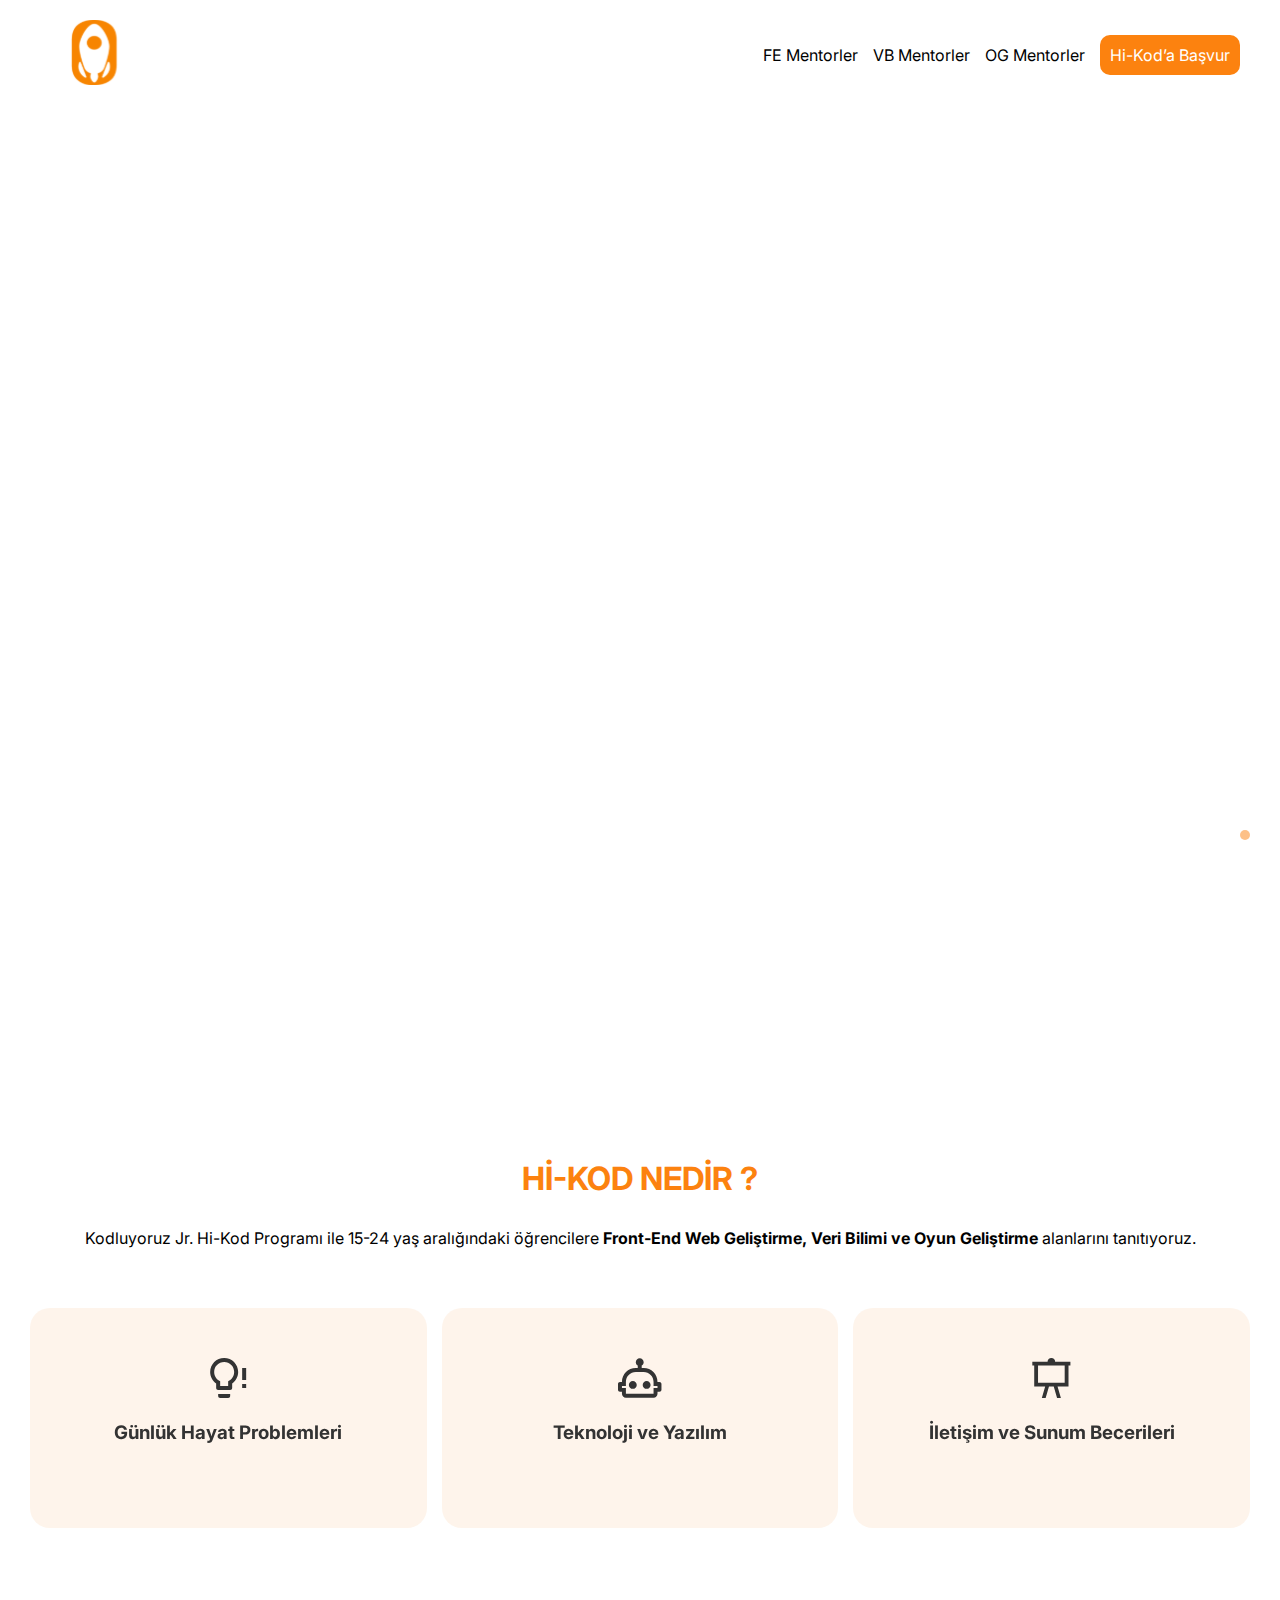
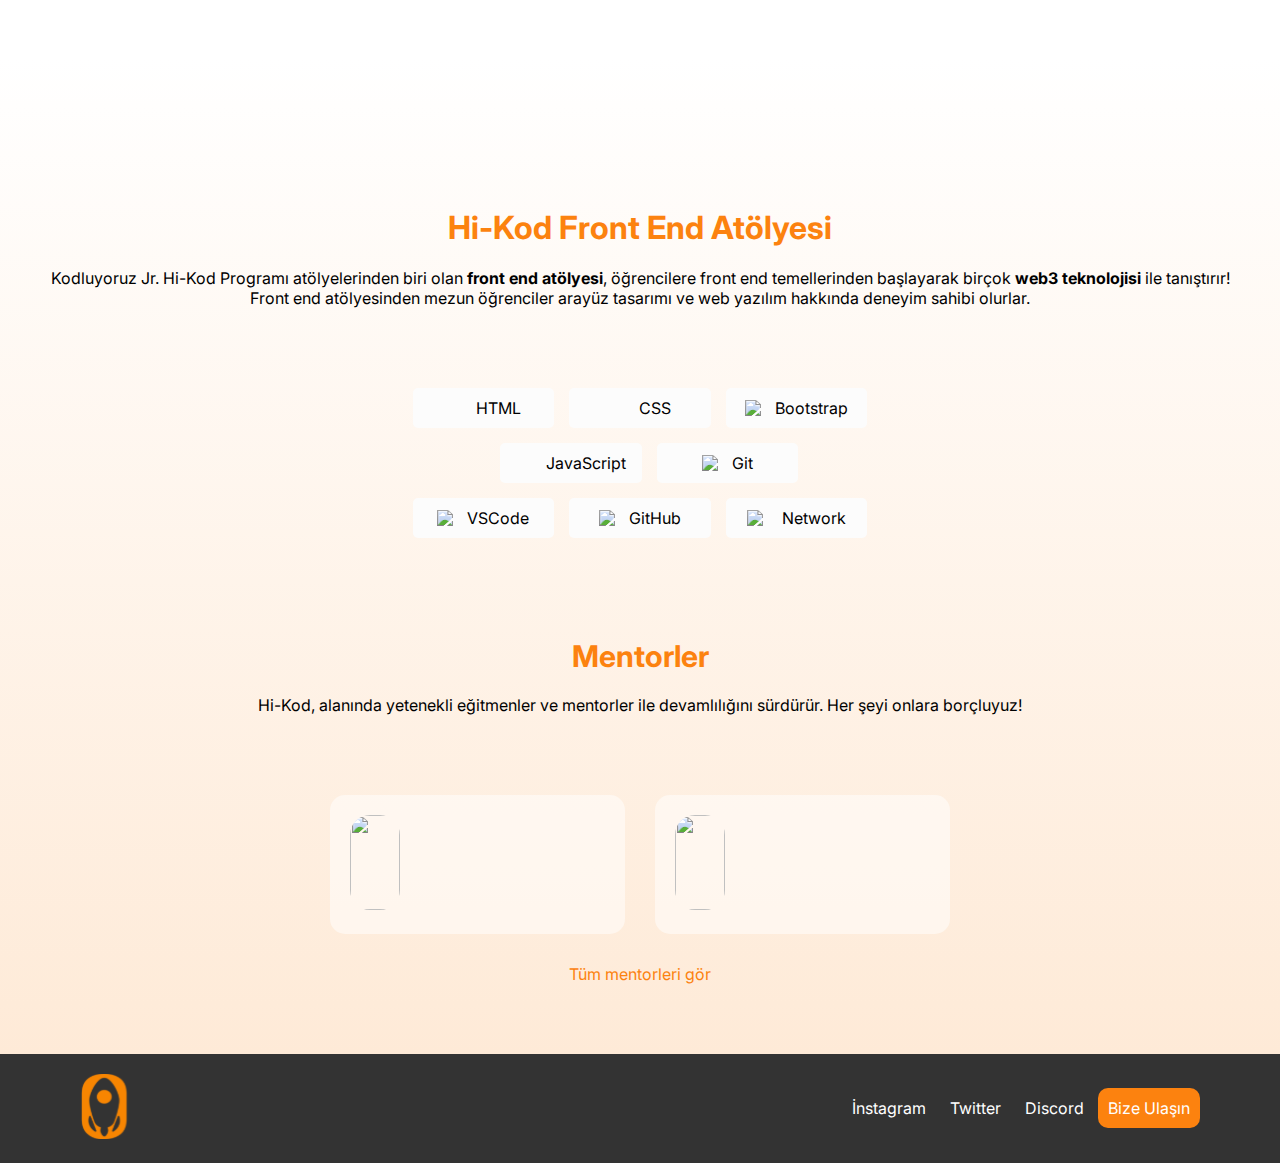
==== commit c4788d64: "typo fixed" ====
--- a/index.html
+++ b/index.html
@@ -9,17 +9,14 @@
     <script src="/js/turkishToEnglish.js"></script>
     <link rel="stylesheet" href="css/style.css" />
     <title>Hİ-KOD</title>
-    <script src="./js/fementors.js"></script>
-    <script src="./js/vbmentors.js"></script>
-    <script src="./js/ogmentors.js"></script>
+    <script src="./js/mentors.js"></script>
 </head>
 
 <body>
-    <nav class="navbar__container">
-        <div class="nav__logo">
-            <a href="index.html">
-                <svg width="49" height="65" viewBox="0 0 49 65" fill="none" xmlns="http://www.w3.org/2000/svg"
-                    xmlns:xlink="http://www.w3.org/1999/xlink">
+    <nav class="navbar__container" style="background-color: white;">
+        <div class="nav__logo" style="margin-left: 50px;">
+            <a href="../index.html">
+                <svg width="49" height="65" viewBox="0 0 49 65" fill="none" xmlns="http://www.w3.org/2000/svg" xmlns:xlink="http://www.w3.org/1999/xlink">
                     <rect width="48.5333" height="65" fill="url(#pattern0)" />
                     <defs>
                         <pattern id="pattern0" patternContentUnits="objectBoundingBox" width="1" height="1">
@@ -32,17 +29,12 @@
                     </defs>
                 </svg>
             </a>
-            <!--Burda png kullandığımızda kalite düşüyor SVG kullanmamız gerekli Çağrı projedeki SVG dosyasını kontrol etmeli-->
-        </div>
-        <div class="button__group">
-            <a class="nav__button" href="mentors/fe.html">FE Mentorler</a>
-            <a class="nav__button" href="mentors/vb.html">VB Mentorler</a>
-            <a class="nav__button" href="mentors/og.html">OG Mentorler</a>
-            <a class="nav__button" href="index.html">Projeler</a>
-            <a class="nav__button" href="index.html">Atölyeler</a>
-            <a class="nav__button__orange"
-                href="https://docs.google.com/forms/d/e/1FAIpQLSd9moIlMVvzE-aTJjD6DeRpLGWDJkIF5ri3nZ2eEMwqVBYb1g/closedform"
-                target="_blank">Hi-Kod’a Başvur</a>
+        </div>
+        <div class="button__group" style="margin-right: 20px;">
+            <a class="nav__button" href="../mentors/mentors.html?displayName=fe">FE Mentorler</a>
+            <a class="nav__button" href="../mentors/mentors.html?displayName=vb">VB Mentorler</a>
+            <a class="nav__button" href="../mentors/mentors.html?displayName=og">OG Mentorler</a>                       
+            <a class="nav__button__orange" href="https://docs.google.com/forms/d/e/1FAIpQLSd9moIlMVvzE-aTJjD6DeRpLGWDJkIF5ri3nZ2eEMwqVBYb1g/closedform" target="_blank">Hi-Kod’a Başvur</a>
         </div>
         <div class="hamburger">
             <span class="bar"></span>
@@ -229,7 +221,7 @@
         </div>
         <div class="footer-sag" style="color: white;">
             <a style="color: white;margin: 10px; text-decoration: none; " target="_blank"
-                href="https://www.instagram.com/kodluyoruz_junior/">İnstgram</a>
+                href="https://www.instagram.com/kodluyoruz_junior/">İnstagram</a>
             <a style="color: white;margin: 10px; text-decoration: none;" target="_blank"
                 href="https://twitter.com/Kodluyoruz_Jr?t=pnpgvJzF2SsJ8xIkOpBQxQ&s=08">Twitter</a>
             <a style="color: white;margin: 10px; text-decoration: none;" target="_blank"
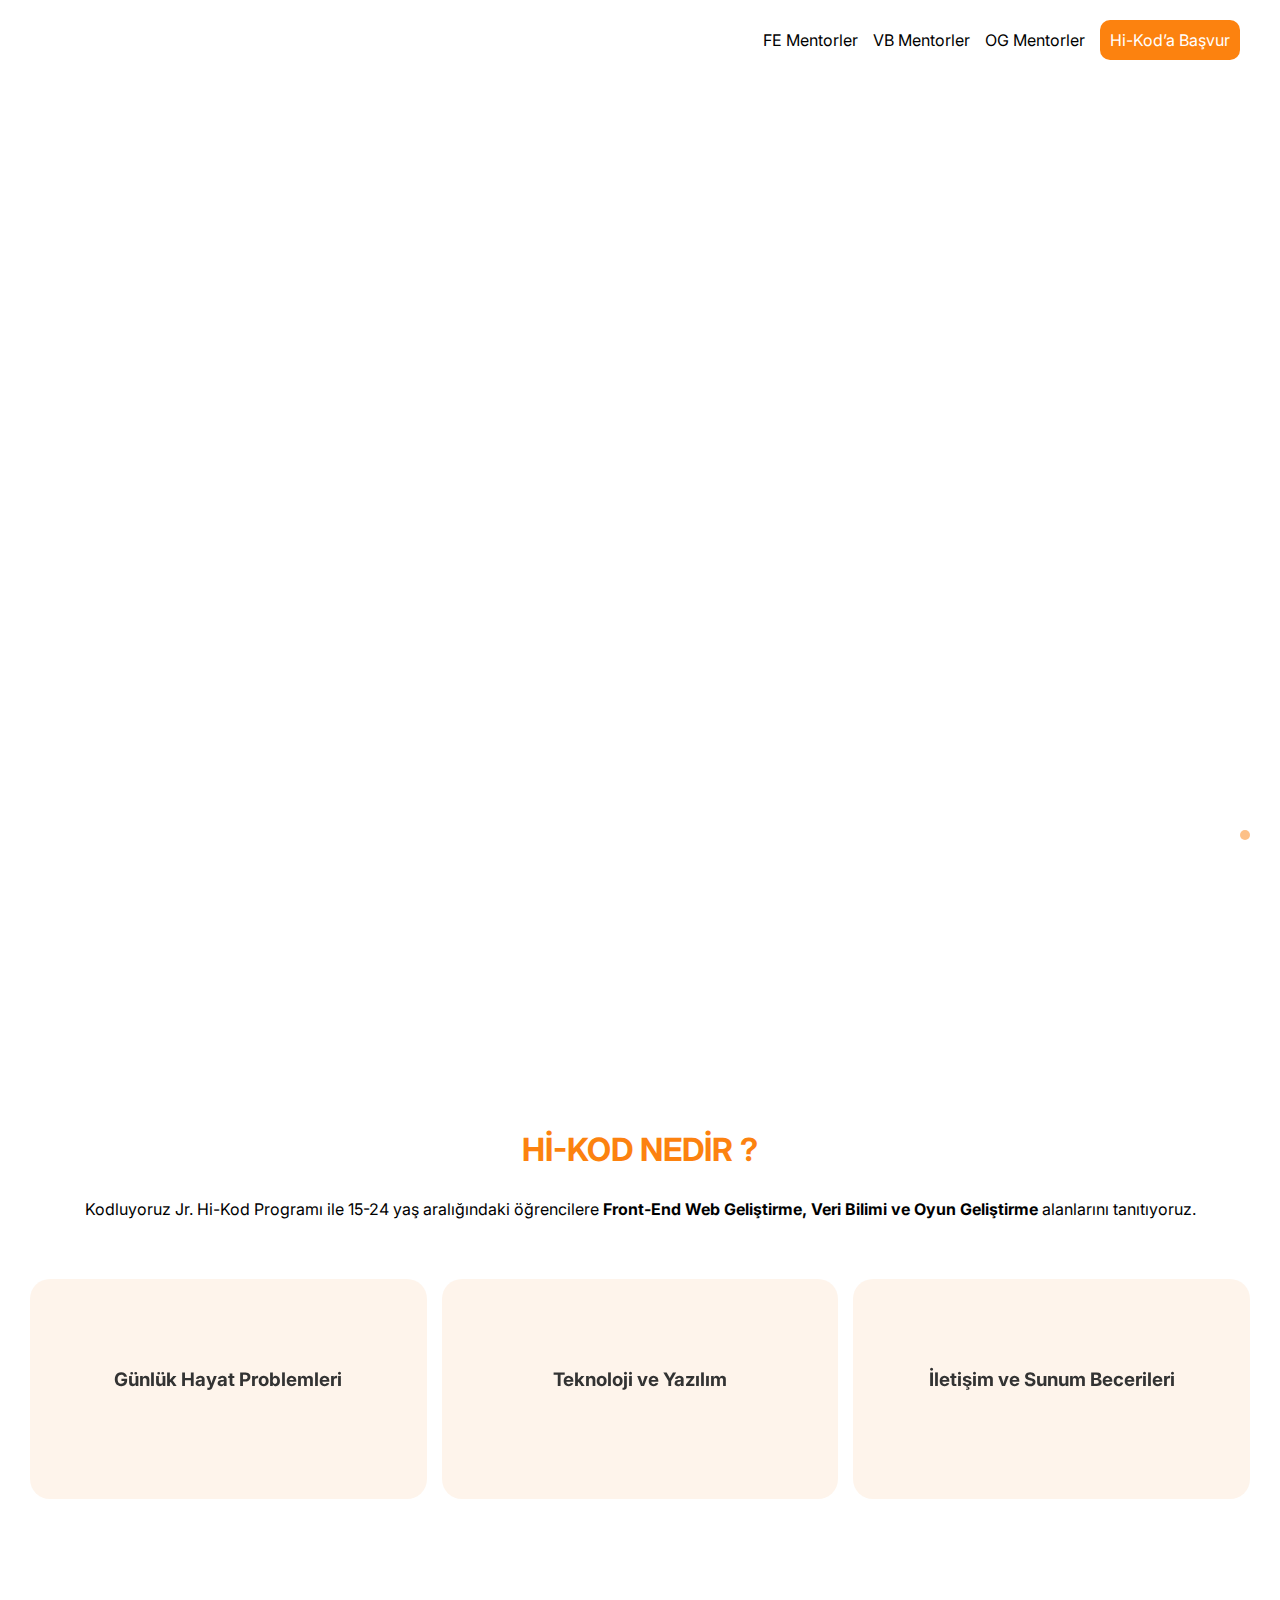
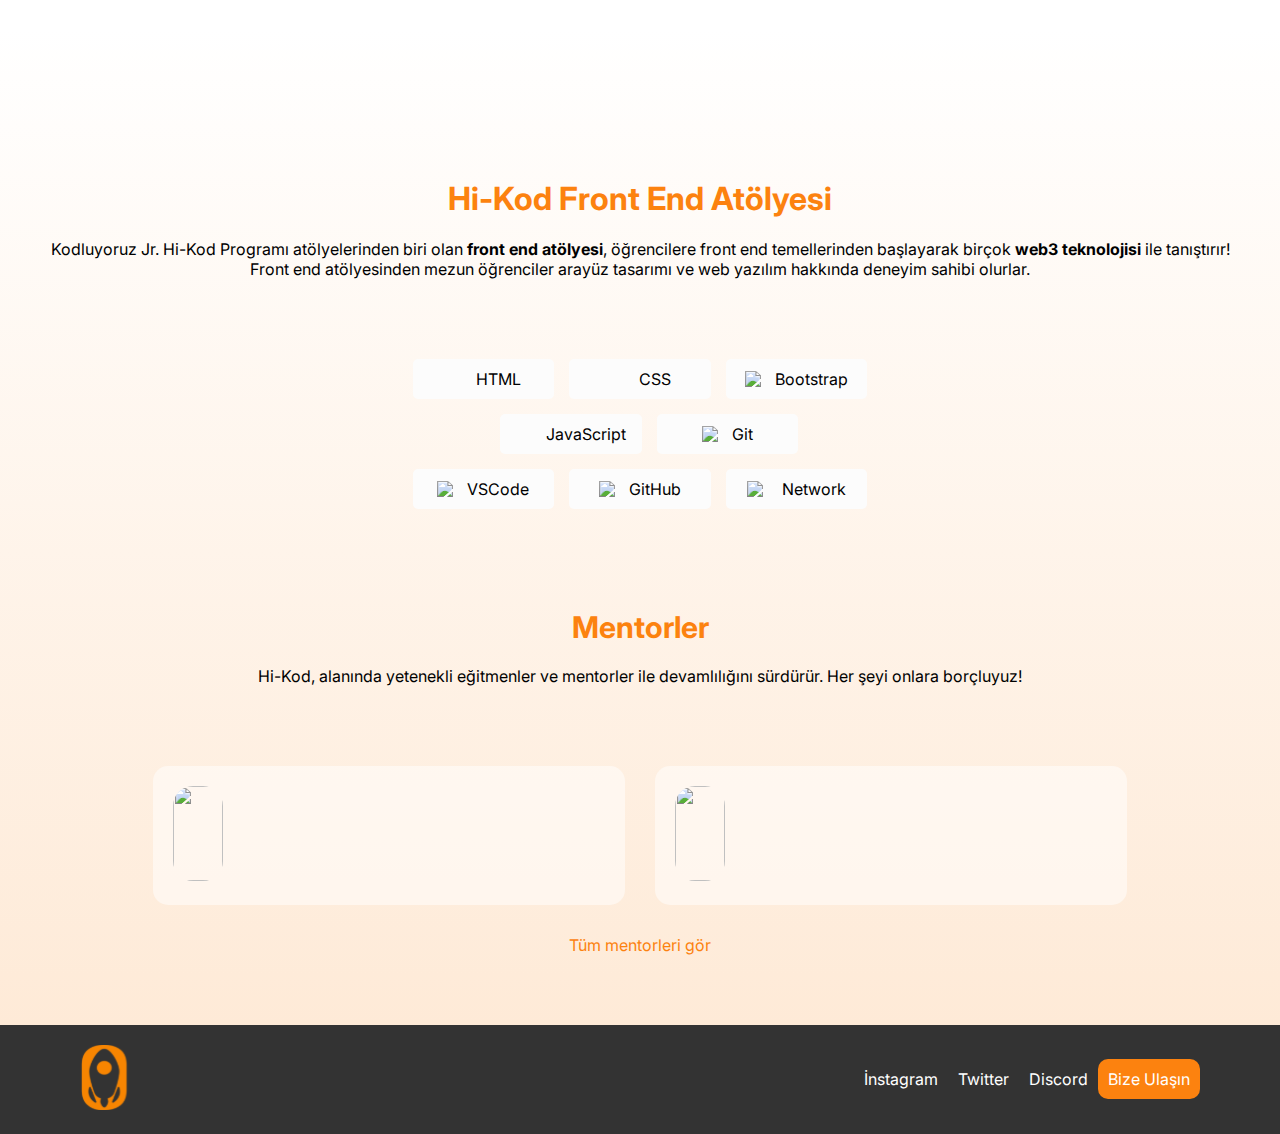
==== commit 219fe3db: "svg fixed" ====
--- a/index.html
+++ b/index.html
@@ -16,18 +16,7 @@
     <nav class="navbar__container" style="background-color: white;">
         <div class="nav__logo" style="margin-left: 50px;">
             <a href="../index.html">
-                <svg width="49" height="65" viewBox="0 0 49 65" fill="none" xmlns="http://www.w3.org/2000/svg" xmlns:xlink="http://www.w3.org/1999/xlink">
-                    <rect width="48.5333" height="65" fill="url(#pattern0)" />
-                    <defs>
-                        <pattern id="pattern0" patternContentUnits="objectBoundingBox" width="1" height="1">
-                            <use xlink:href="#image0_96_37"
-                                transform="translate(-1.08929) scale(0.0112545 0.00840336)" />
-
-                        </pattern>
-                        <image id="image0_96_37" width="1024" height="119"
-                            xlink:href="[data-uri]" />
-                    </defs>
-                </svg>
+                <img src="img/roket.svg" alt="">
             </a>
         </div>
         <div class="button__group" style="margin-right: 20px;">
@@ -59,46 +48,21 @@
         <div class="container">
             <div class="card-container">
                 <div class="card">
-                    <svg height="40" viewBox="0 0 73 80" fill="none" xmlns="http://www.w3.org/2000/svg">
-                        <path
-                            d="M28.3333 0C43.9333 0 56.3333 12.4 56.3333 28C56.3333 37.6 51.5333 46 44.3333 50.8V60C44.3333 62.4 42.7333 64 40.3333 64H16.3333C13.9333 64 12.3333 62.4 12.3333 60V50.8C5.13331 46 0.333313 37.6 0.333313 28C0.333313 12.4 12.7333 0 28.3333 0ZM16.3333 76V72H40.3333V76C40.3333 78.4 38.7333 80 36.3333 80H20.3333C17.9333 80 16.3333 78.4 16.3333 76ZM28.3333 8C17.1333 8 8.33331 16.8 8.33331 28C8.33331 36.4 13.1333 43.2 20.3333 46.4V56H36.3333V46.4C43.5333 43.2 48.3333 36.4 48.3333 28C48.3333 16.8 39.5333 8 28.3333 8ZM64.3333 40V20H72.3333V44H64.3333M64.3333 60V52H72.3333V60H64.3333Z"
-                            fill="#333333" />
-                    </svg>
+                    <img src="img/lamba.svg" alt="" class="svg">
                     <h3>Günlük Hayat Problemleri</h3>
-                </div>
-                <svg id="shape1" height="100" viewBox="0 0 251 195" fill="none" xmlns="http://www.w3.org/2000/svg">
-                    <path
-                        d="M197.766 4.87945C217.166 -5.68715 242.109 1.51952 246.818 23.1031C251.822 46.0359 251.064 70.0709 244.308 92.9902C233.741 128.837 209.366 159.018 176.546 176.894C143.727 194.769 105.15 198.875 69.3032 188.308C46.384 181.552 25.7809 169.151 9.22934 152.508C-6.34842 136.844 1.12688 111.98 20.5273 101.414L109.147 53.1466L197.766 4.87945Z"
-                        fill="#FC820F" />
-                </svg>
+                </div>               
             </div>
             <div class="card-container">
                 <div class="card">
-                    <svg height="40" viewBox="0 0 88 81" fill="none" xmlns="http://www.w3.org/2000/svg">
-                        <path
-                            d="M66 54.5C66 58.94 62.44 62.5 58 62.5C53.56 62.5 50 58.94 50 54.5C50 50.06 53.6 46.5 58 46.5C62.4 46.5 66 50.1 66 54.5ZM30 46.5C25.6 46.5 22 50.1 22 54.5C22 58.9 25.6 62.5 30 62.5C34.4 62.5 38 58.94 38 54.5C38 50.06 34.44 46.5 30 46.5ZM88 52.5V64.5C88 66.7 86.2 68.5 84 68.5H80V72.5C80 76.94 76.44 80.5 72 80.5H16C11.6 80.5 7.99998 76.94 7.99998 72.5V68.5H3.99998C1.79998 68.5 -1.52588e-05 66.7 -1.52588e-05 64.5V52.5C-1.52588e-05 50.3 1.79998 48.5 3.99998 48.5H7.99998C7.99998 33.02 20.52 20.5 36 20.5H40V15.42C37.6 14.06 36 11.46 36 8.5C36 4.1 39.6 0.5 44 0.5C48.4 0.5 52 4.1 52 8.5C52 11.46 50.4 14.06 48 15.42V20.5H52C67.48 20.5 80 33.02 80 48.5H84C86.2 48.5 88 50.3 88 52.5ZM80 56.5H72V48.5C72 37.46 63.04 28.5 52 28.5H36C24.96 28.5 16 37.46 16 48.5V56.5H7.99998V60.5H16V72.5H72V60.5H80V56.5Z"
-                            fill="#333333" />
-                    </svg>
+                   <img src="img/robot.svg" alt="" class="svg">
                     <h3>Teknoloji ve Yazılım</h3>
-                </div>
-                <svg id="shape2" height="100" viewBox="0 0 173 188" fill="none" xmlns="http://www.w3.org/2000/svg">
-                    <path
-                        d="M131.813 3.49505C144.61 -5.06412 161.874 3.44015 162.888 18.8027L172.581 165.708C173.595 181.07 157.598 191.769 143.787 184.966L11.7168 119.908C-2.09445 113.105 -3.36156 93.9014 9.43599 85.3422L131.813 3.49505Z"
-                        fill="#FC820F" />
-                </svg>
+                </div>                
             </div>
             <div class="card-container">
                 <div class="card">
-                    <svg height="40" viewBox="0 0 81 84" fill="none" xmlns="http://www.w3.org/2000/svg">
-                        <path
-                            d="M0.666626 8H32.6666C32.6666 5.87827 33.5095 3.84344 35.0098 2.34315C36.5101 0.842855 38.5449 0 40.6666 0C42.7884 0 44.8232 0.842855 46.3235 2.34315C47.8238 3.84344 48.6666 5.87827 48.6666 8H80.6666V16H76.6666V60H53.6666L60.6666 84H52.6666L45.6666 60H35.6666L28.6666 84H20.6666L27.6666 60H4.66663V16H0.666626V8ZM12.6666 16V52H68.6666V16H12.6666Z"
-                            fill="#333333" />
-                    </svg>
+                    <img src="img/sunum.svg" alt="" class="svg">
                     <h3>İletişim ve Sunum Becerileri</h3>
-                </div>
-                <svg id="shape3" height="100" viewBox="0 0 201 201" fill="none" xmlns="http://www.w3.org/2000/svg">
-                    <circle cx="100.5" cy="100.5" r="100.5" fill="#FC820F" />
-                </svg>
+                </div>               
             </div>
         </div>
     </section>
--- a/css/style.css
+++ b/css/style.css
@@ -1,589 +1,623 @@
 @import url(https://fonts.googleapis.com/css?family=Inter:100,200,300,regular,500,600,700,800,900);
 html {
-    scroll-behavior: smooth;
+  scroll-behavior: smooth;
 }
 
 body {
-    margin: 0;
-    padding: 0;
-    height: 100vh;
+  margin: 0;
+  padding: 0;
+  height: 100vh;
 }
 
 * {
-    box-sizing: border-box;
-    font-family: "Inter", sans-serif;
+  box-sizing: border-box;
+  font-family: "Inter", sans-serif;
 }
 
 .navbar__container {
-    display: flex;
-    justify-content: space-between;
-    align-items: center;
-    padding: 20px;
+  display: flex;
+  justify-content: space-between;
+  align-items: center;
+  padding: 20px;
 }
 
 .button__group {
-    display: flex;
-    gap: 15px;
-    align-items: center;
-    transition: all 0.4s ease-in-out;
-    z-index: 100;
+  display: flex;
+  gap: 15px;
+  align-items: center;
+  transition: all 0.4s ease-in-out;
+  z-index: 100;
 }
 
 .hamburger {
-    display: none;
-    cursor: pointer;
-    transition: all 0.4s ease-in-out;
+  display: none;
+  cursor: pointer;
+  transition: all 0.4s ease-in-out;
 }
 
 .hamburger span {
-    width: 33px;
-    height: 4px;
-    background-color: #fc820f;
-    margin-top: 4px;
-    display: block;
-    transition: all 0.4s ease-in-out;
+  width: 33px;
+  height: 4px;
+  background-color: #fc820f;
+  margin-top: 4px;
+  display: block;
+  transition: all 0.4s ease-in-out;
 }
 
 .nav__button,
 .nav__button__orange {
-    border: none;
-    background-color: transparent;
-    cursor: pointer;
-    text-decoration: none;
-    color: black;
+  border: none;
+  background-color: transparent;
+  cursor: pointer;
+  text-decoration: none;
+  color: black;
 }
 
 .nav__button__orange {
-    background-color: #fc820f;
-    padding: 10px;
-    border-radius: 10px;
-    color: white;
+  display: flex;
+  align-items: center;
+  justify-content: center;
+  background-color: #fc820f;
+  padding: 10px;
+  border-radius: 10px;
+  color: white;
 }
 
 #whatIsHiKod {
-    text-align: center;
-    margin-top: 150px;
+  text-align: center;
+  margin-top: 150px;
 }
 
 #whatIsHiKod h1,
 #whatIsHiKod p {
-    text-align: center;
-    margin-bottom: 30px;
+  text-align: center;
+  margin-bottom: 30px;
 }
 
 .hikodTitle {
-    color: #fc820f;
+  color: #fc820f;
 }
 
 .container {
-    display: flex;
-    justify-content: center;
-    align-items: center;
-    gap: 15px;
-    padding: 30px;
+  display: flex;
+  justify-content: center;
+  align-items: center;
+  gap: 15px;
+  padding: 30px;
 }
 
 .card-container {
-    position: relative;
-    width: 20%;
-    border-radius: 20px;
+  position: relative;
+  width: 20%;
+  border-radius: 20px;
 }
 
 .card {
-    text-align: center;
-    background-color: rgb(254, 234, 215, 0.5);
-    padding: 50px 40px;
-    width: 100%;
-    border-radius: 20px;
-    backdrop-filter: blur(3px);
-    color: #333;
-    height: 220px;
-    z-index: 3;
+  text-align: center;
+  background-color: rgb(254, 234, 215, 0.5);
+  padding: 50px 40px;
+  width: 100%;
+  border-radius: 20px;
+  backdrop-filter: blur(3px);
+  color: #333;
+  height: 220px;
+  z-index: 3;
+  
 }
 
 #shape1,
 #shape2,
 #shape3 {
-    position: absolute;
-    z-index: -1;
+  position: absolute;
+  z-index: -1;
 }
 
 #shape1 {
-    bottom: -20%;
-    left: -10%;
+  bottom: -20%;
+  left: -10%;
 }
 
 #shape2 {
-    bottom: -25%;
-    left: 40%;
+  bottom: -25%;
+  left: 40%;
 }
 
 #shape3 {
-    top: -20%;
-    left: 80%;
+  top: -20%;
+  left: 80%;
 }
 
 main {
-    background: linear-gradient(to bottom, #ffffff, #feead7);
-    padding: 50px;
-    margin-top: 100px;
+  background: linear-gradient(to bottom, #ffffff, #feead7);
+  padding: 50px;
+  margin-top: 100px;
 }
 
 .atolye-container {
+  display: flex;
+  justify-content: center;
+  align-items: center;
+  width: 20%;
+  flex-wrap: wrap;
+  gap: 15px;
+  margin: 80px auto;
+}
+
+.lang {
+  display: flex;
+  justify-content: center;
+  align-items: center;
+  background-color: #fcfcfc;
+  width: 30%;
+  padding: 10px;
+  gap: 10px;
+  border-radius: 5px;
+}
+
+#jsLang {
+  margin-left: 11px;
+}
+
+.header__container {
+  background-image: url(../assets/img/img.png);
+  height: 100vh;
+  background-attachment: fixed;
+  background-position: center;
+  background-size: cover;
+  position: relative;
+}
+
+.text__container {
+  position: absolute;
+  top: 50%;
+  left: 50%;
+  transform: translate(-50%, -50%);
+  width: 70%;
+  text-align: center;
+}
+
+.imgtext,
+.imgtext2 {
+  font-family: "Inter";
+  font-style: normal;
+  font-weight: 700;
+  font-size: 96px;
+  color: white;
+}
+
+.imgtext2 {
+  font-weight: 600;
+  font-size: 48px;
+  opacity: 0.5;
+  margin-top: -70px;
+}
+
+/* Mentorler baslangıc */
+
+#mentorlerContainer {
+  display: flex;
+  justify-content: center;
+  align-items: center;
+  gap: 30px;
+}
+
+.mentorCard {
+  display: flex;
+  align-items: center;
+  gap: 20px;
+  width: 30%;
+  background-color: rgba(255, 255, 255, 0.5);
+  padding: 20px;
+  border-radius: 15px;
+}
+
+.mentorContact {
+  display: flex;
+  align-items: center;
+  /* justify-content: center;*/
+}
+
+.mentorImg img {
+  width: 95px;
+  height: 95px;
+  border-radius: 20px;
+}
+
+.mentorInfo {
+  margin-bottom: 3%;
+}
+
+.mentorInfo span {
+  font-size: 12px;
+}
+
+.mentorInfo h3 {
+  margin-bottom: 15px;
+}
+
+.socialMediaName {
+  margin-right: 20px;
+  margin-left: 5px;
+}
+
+#seeAllMentors {
+  display: flex;
+  justify-content: center;
+  align-items: center;
+  margin-top: 30px;
+  margin-bottom: 20px;
+}
+
+#seeAllMentors a {
+  text-decoration: none;
+  color: #fc820f;
+}
+
+/* Mentorler bitis */
+
+footer {
+  background-color: #333;
+  display: flex;
+  align-items: center;
+  justify-content: space-between;
+  padding: 20px 80px;
+}
+
+.footer-sag {
+  display: flex;
+}
+
+#scrtollToTop {
+  cursor: pointer;
+  position: fixed;
+  bottom: 60px;
+  right: 30px;
+  color: #fff;
+  background-color: #fc820f;
+  padding: 5px;
+  border-radius: 50%;
+  opacity: 0.5;
+  transition: all 0.4s ease-in;
+}
+
+#scrtollToTop:hover {
+  opacity: 1;
+}
+.mentorImg img {
+  object-fit: contain;
+}
+@media (max-width: 1618px) {
+  .atolye-container {
+    width: 30%;
+  }
+  .lang {
+    width: 30%;
+  }
+  #jsLang {
+    margin-left: 15px;
+  }
+}
+
+@media (max-width: 1520px) {
+  .mentorContact {
+    display: block;
+  }
+}
+
+@media (max-width: 1470px) {
+  .text__container {
+    width: 100%;
+  }
+}
+
+@media (max-width: 1281px) {
+  #shape1,
+  #shape2,
+  #shape3 {
+    display: none;
+  }
+  .card-container {
+    width: 65%;
+  }
+  .atolye-container {
+    width: 40%;
+  }
+  .lang {
+    width: 30%;
+  }
+  #jsLang {
+    margin-left: 18px;
+  }
+  .mentorImg img {
+    width: 50px;
+  }
+  .mentorInfo h3 {
+    font-size: 15px;
+  }
+  .mentorCard {
+    width: 40%;
+  }
+}
+
+@media (max-width: 1052px) {
+  #mentorlerContainer {
+    flex-direction: column;
+  }
+  .mentorCard {
+    width: 60%;
+  }
+  .mentorImg img {
+    width: 70px;
+  }
+  .mentorInfo h3 {
+    font-size: 20px;
+  }
+  .mentorContact {
     display: flex;
+  }
+}
+
+@media (max-width: 1025px) {
+  .container {
     justify-content: center;
     align-items: center;
-    width: 20%;
-    flex-wrap: wrap;
-    gap: 15px;
-    margin: 80px auto;
-}
-
-.lang {
-    display: flex;
-    justify-content: center;
-    align-items: center;
-    background-color: #fcfcfc;
+    flex-direction: column;
+  }
+  .card-container {
+    width: 65%;
+  }
+  .atolye-container {
+    width: 50%;
+  }
+  .lang {
     width: 30%;
-    padding: 10px;
-    gap: 10px;
-    border-radius: 5px;
-}
-
-#jsLang {
-    margin-left: 11px;
-}
-
-.header__container {
-    background-image: url(../assets/img/img.png);
-    height: 100vh;
-    background-attachment: fixed;
-    background-position: center;
-    background-size: cover;
-    position: relative;
-}
-
-.text__container {
+  }
+  #jsLang {
+    margin-left: 17px;
+  }
+  .imgtext {
+    font-size: 80px;
+  }
+}
+
+@media (max-width: 859px) {
+  .imgtext {
+    font-size: 65px;
+  }
+  .imgtext2 {
+    font-size: 40px;
+  }
+}
+
+@media (max-width: 718px) {
+  .atolye-container {
+    width: 70%;
+  }
+  .lang {
+    width: 29%;
+  }
+  .lang span {
+    font-size: 13px;
+  }
+  .lang img,
+  .lang svg {
+    width: 15px;
+  }
+  #jsLang {
+    margin-left: 27px;
+  }
+  .mentorCard {
+    width: 80%;
+  }
+  .hamburger {
+    display: block;
+  }
+  .button__group {
     position: absolute;
-    top: 50%;
-    left: 50%;
-    transform: translate(-50%, -50%);
-    width: 70%;
+    left: 0;
+    top: -100%;
+    width: 100%;
+    background-color: #fff;
+    padding: 50px;
     text-align: center;
-}
-
-.imgtext,
-.imgtext2 {
-    font-family: "Inter";
-    font-style: normal;
-    font-weight: 700;
-    font-size: 96px;
-    color: white;
-}
-
-.imgtext2 {
-    font-weight: 600;
-    font-size: 48px;
-    opacity: 0.5;
-    margin-top: -70px;
-}
-
-
-/* Mentorler baslangıc */
-
-#mentorlerContainer {
-    display: flex;
-    justify-content: center;
-    align-items: center;
-    gap: 30px;
-}
-
-.mentorCard {
-    display: flex;
-    align-items: center;
+    flex-direction: column;
+  }
+  .hamburger.active .bar:nth-child(1) {
+    transform: translateY(8px) rotate(45deg);
+  }
+  .hamburger.active .bar:nth-child(2) {
+    opacity: 0;
+  }
+  .hamburger.active .bar:nth-child(3) {
+    transform: translateY(-8px) rotate(-45deg);
+  }
+  .button__group.active {
+    top: 109px;
+  }
+  footer {
+    flex-direction: column;
     gap: 20px;
-    width: 25%;
-    background-color: rgba(255, 255, 255, 0.5);
-    padding: 20px;
-    border-radius: 15px;
-}
-
-.mentorContact {
-    display: flex;
-    align-items: center;
-    /* justify-content: center;*/
-}
-
-.mentorImg img {
-    width: 95px;
-    height: 95px;
-    border-radius: 20px;
-}
-
-.mentorInfo {
-    margin-bottom: 3%;
-}
-
-.mentorInfo span {
+  }
+}
+
+@media (max-width: 702px) {
+  .imgtext {
+    font-size: 50px;
+  }
+  .imgtext2 {
+    font-size: 30px;
+    margin-top: 10px;
+  }
+}
+
+@media (max-width: 560px) {
+  .mentorCard {
+    width: 100%;
+  }
+  .imgtext {
+    font-size: 40px;
+  }
+  .imgtext2 {
+    font-size: 20px;
+  }
+  footer .nav__button__orange {
+    padding: 3px;
+    font-size: 10px;
+  }
+}
+
+@media (max-width: 465px) {
+  .mentorInfo span {
+    font-size: 10px;
+  }
+  .mentorInfo i {
+    font-size: 10px;
+  }
+  footer .nav__button__orange {
+    font-size: 8px;
+  }
+}
+
+@media (max-width: 448px) {
+  .atolye-container {
+    width: 100%;
+  }
+  .lang {
+    width: 29%;
+  }
+  .lang span {
+    font-size: 10px;
+  }
+  .lang img {
+    width: 12px;
+  }
+  #jsLang {
+    margin-left: 15px;
+  }
+  .imgtext {
+    font-size: 30px;
+  }
+  .imgtext2 {
+    font-size: 15px;
+  }
+}
+
+@media (max-width: 430px) {
+  .mentorInfo h3 {
     font-size: 12px;
-}
-
-.mentorInfo h3 {
-    margin-bottom: 15px;
-}
-
-.socialMediaName {
-    margin-right: 20px;
-    margin-left: 5px;
-}
-
-#seeAllMentors {
-    display: flex;
-    justify-content: center;
-    align-items: center;
-    margin-top: 30px;
-    margin-bottom: 20px;
-}
-
-#seeAllMentors a {
-    text-decoration: none;
-    color: #fc820f;
-}
-
-
-/* Mentorler bitis */
-
-footer {
-    background-color: #333;
-    display: flex;
-    align-items: center;
-    justify-content: space-between;
-    padding: 20px 80px;
-}
-
-#scrtollToTop {
-    cursor: pointer;
-    position: fixed;
-    bottom: 60px;
-    right: 30px;
-    color: #fff;
-    background-color: #fc820f;
-    padding: 5px;
-    border-radius: 50%;
-    opacity: 0.5;
-    transition: all 0.4s ease-in;
-}
-
-#scrtollToTop:hover {
-    opacity: 1;
-}
-
-@media (max-width: 1618px) {
-    .atolye-container {
-        width: 30%;
-    }
-    .lang {
-        width: 30%;
-    }
-    #jsLang {
-        margin-left: 15px;
-    }
-}
-
-@media (max-width: 1520px) {
-    .mentorContact {
-        display: block;
-    }
-}
-
-@media (max-width:1470px) {
-    .text__container {
-        width: 100%;
-    }
-}
-
-@media (max-width: 1281px) {
-    #shape1,
-    #shape2,
-    #shape3 {
-        display: none;
-    }
-    .card-container {
-        width: 65%;
-    }
-    .atolye-container {
-        width: 40%;
-    }
-    .lang {
-        width: 30%;
-    }
-    #jsLang {
-        margin-left: 18px;
-    }
-    .mentorImg img {
-        width: 50px;
-    }
-    .mentorInfo h3 {
-        font-size: 15px;
-    }
-}
-
-@media (max-width: 1052px) {
-    #mentorlerContainer {
-        flex-direction: column;
-    }
-    .mentorCard {
-        width: 60%;
-    }
-    .mentorImg img {
-        width: 70px;
-    }
-    .mentorInfo h3 {
-        font-size: 20px;
-    }
-    .mentorContact {
-        display: flex;
-    }
-}
-
-@media (max-width: 1025px) {
-    .container {
-        justify-content: center;
-        align-items: center;
-        flex-direction: column;
-    }
-    .card-container {
-        width: 65%;
-    }
-    .atolye-container {
-        width: 50%;
-    }
-    .lang {
-        width: 30%;
-    }
-    #jsLang {
-        margin-left: 17px;
-    }
-    .imgtext {
-        font-size: 80px;
-    }
-}
-
-@media (max-width:859px) {
-    .imgtext {
-        font-size: 65px;
-    }
-    .imgtext2 {
-        font-size: 40px;
-    }
-}
-
-@media (max-width: 718px) {
-    .atolye-container {
-        width: 70%;
-    }
-    .lang {
-        width: 29%;
-    }
-    .lang span {
-        font-size: 13px;
-    }
-    .lang img,
-    .lang svg {
-        width: 15px;
-    }
-    #jsLang {
-        margin-left: 27px;
-    }
-    .mentorCard {
-        width: 80%;
-    }
-    .hamburger {
-        display: block;
-    }
-    .button__group {
-        position: absolute;
-        left: 0;
-        top: -100%;
-        width: 100%;
-        background-color: #fff;
-        padding: 50px;
-        text-align: center;
-        flex-direction: column;
-    }
-    .hamburger.active .bar:nth-child(1) {
-        transform: translateY(8px) rotate(45deg);
-    }
-    .hamburger.active .bar:nth-child(2) {
-        opacity: 0;
-    }
-    .hamburger.active .bar:nth-child(3) {
-        transform: translateY(-8px) rotate(-45deg);
-    }
-    .button__group.active {
-        top: 109px;
-    }
-    footer {
-        flex-direction: column;
-        gap: 20px;
-    }
-}
-
-@media (max-width:702px) {
-    .imgtext {
-        font-size: 50px;
-    }
-    .imgtext2 {
-        font-size: 30px;
-        margin-top: 10px;
-    }
-}
-
-@media (max-width: 560px) {
-    .mentorCard {
-        width: 100%;
-    }
-    .imgtext {
-        font-size: 40px;
-    }
-    .imgtext2 {
-        font-size: 20px;
-    }
-}
-
-@media (max-width: 465px) {
-    .mentorInfo span {
-        font-size: 10px;
-    }
-    .mentorInfo i {
-        font-size: 10px;
-    }
-}
-
-@media (max-width: 448px) {
-    .atolye-container {
-        width: 100%;
-    }
-    .lang {
-        width: 29%;
-    }
-    .lang span {
-        font-size: 10px;
-    }
-    .lang img {
-        width: 12px;
-    }
-    #jsLang {
-        margin-left: 15px;
-    }
-    .imgtext {
-        font-size: 30px;
-    }
-    .imgtext2 {
-        font-size: 15px;
-    }
-}
-
-@media (max-width: 430px) {
-    .mentorInfo h3 {
-        font-size: 12px;
-    }
-    .mentorImg img {
-        width: 50px;
-    }
-    .mentorContact {
-        display: block;
-    }
-    .footer-sag a {
-        font-size: 10px;
-    }
-}
-
-@media (max-width: 350px) {
-    .atolye-container {
-        width: 100%;
-    }
-    .lang {
-        width: 28%;
-    }
-    .lang span {
-        font-size: 10px;
-    }
-    .lang img {
-        width: 12px;
-    }
-    #jsLang {
-        margin-left: 7px;
-    }
-    .mentorInfo h3 {
-        font-size: 10px;
-    }
-    .mentorContact span {
-        font-size: 8px;
-    }
-    .mentorContact i {
-        font-size: 8px;
-    }
-    #seeAllMentors a {
-        font-size: 10px;
-    }
-    .imgtext {
-        font-size: 20px;
-    }
-    .imgtext2 {
-        font-size: 10px;
-    }
-    .footer-sag a {
-        font-size: 6px;
-    }
-}
-
-@media (max-width: 306px) {
-    .card svg {
-        height: 30px;
-    }
-    .card h3 {
-        font-size: 13px;
-    }
-    .atolye-container {
-        width: 100%;
-    }
-    .lang {
-        width: 27%;
-    }
-    .lang span {
-        font-size: 8px;
-    }
-    .lang img {
-        width: 8px;
-    }
-    .mentorImg img {
-        width: 40px;
-    }
-}
-
-#person {
+  }
+  .mentorImg img {
+    width: 50px;
+  }
+  .mentorContact {
+    display: block;
+  }
+  .footer-sag a {
+    font-size: 10px;
+  }
+  .mentorContact div {
     display: flex;
     flex-direction: column;
-    justify-content: center;
-    align-items: flex-start;
-    padding: 60px 120px 120px;
-    width: auto;
-    height: 1275px;
-    background: #feead7;
+  }
+  .mentorCard {
+    width: 80%;
+  }
+
+  #mentorler h1 {
+    font-size: 30px !important;
+  }
+  #mentorler p {
+    font-size: 15px !important;
+  }
+}
+
+@media (max-width: 350px) {
+  .atolye-container {
+    width: 100%;
+  }
+  .lang {
+    width: 28%;
+  }
+  .lang span {
+    font-size: 10px;
+  }
+  .lang img {
+    width: 12px;
+  }
+  #jsLang {
+    margin-left: 7px;
+  }
+  .mentorInfo h3 {
+    font-size: 10px;
+  }
+  .mentorContact span {
+    font-size: 8px;
+  }
+  .mentorContact i {
+    font-size: 8px;
+  }
+  #seeAllMentors a {
+    font-size: 10px;
+  }
+  .imgtext {
+    font-size: 20px;
+  }
+  .imgtext2 {
+    font-size: 10px;
+  }
+  .footer-sag a {
+    font-size: 6px;
+  }
+}
+
+@media (max-width: 306px) {
+  .card svg {
+    height: 30px;
+  }
+  .card h3 {
+    font-size: 13px;
+  }
+  .atolye-container {
+    width: 100%;
+  }
+  .lang {
+    width: 27%;
+  }
+  .lang span {
+    font-size: 8px;
+  }
+  .lang img {
+    width: 8px;
+  }
+  .mentorImg img {
+    width: 40px;
+  }
+  footer .nav__button__orange {
+    font-size: 6px;
+  }
+}
+
+#person {
+  display: flex;
+  flex-direction: column;
+  justify-content: center;
+  align-items: flex-start;
+  padding: 60px 120px 120px;
+  width: auto;
+  height: 1275px;
+  background: #feead7;
 }
 
 .personcard {
-    box-sizing: border-box;
-    display: flex;
-    align-items: center;
-    padding: 40px;
-    isolation: isolate;
-    width: 100%;
-    background: rgba(255, 255, 255, 0.5);
-    border-radius: 30px;
-}
-
+  box-sizing: border-box;
+  display: flex;
+  align-items: center;
+  padding: 40px;
+  isolation: isolate;
+  width: 100%;
+  background: rgba(255, 255, 255, 0.5);
+  border-radius: 30px;
+}
 
 /* 
 .personcard>img{
@@ -592,25 +626,30 @@
 border-radius: 20px;
 } */
 
-.personcard>h1 {
-    width: 797px;
-    height: 64px;
-    font-family: "Inter";
-    font-style: normal;
-    font-weight: 600;
-    font-size: 64px;
-    line-height: 100.02%;
-    /* identical to box height, or 64px */
-    letter-spacing: -0.04em;
-    color: #fc820f;
+.personcard > h1 {
+  width: 797px;
+  height: 64px;
+  font-family: "Inter";
+  font-style: normal;
+  font-weight: 600;
+  font-size: 64px;
+  line-height: 100.02%;
+  /* identical to box height, or 64px */
+  letter-spacing: -0.04em;
+  color: #fc820f;
 }
 
 .flex {
-    display: flex;
-    justify-content: center;
-    align-items: center;
-}
-
-.mentorInfo>a {
-    text-decoration: none;
+  display: flex;
+  justify-content: center;
+  align-items: center;
+}
+
+.mentorInfo > a {
+  text-decoration: none;
+}
+
+
+.svg{
+  height: 50px;
 }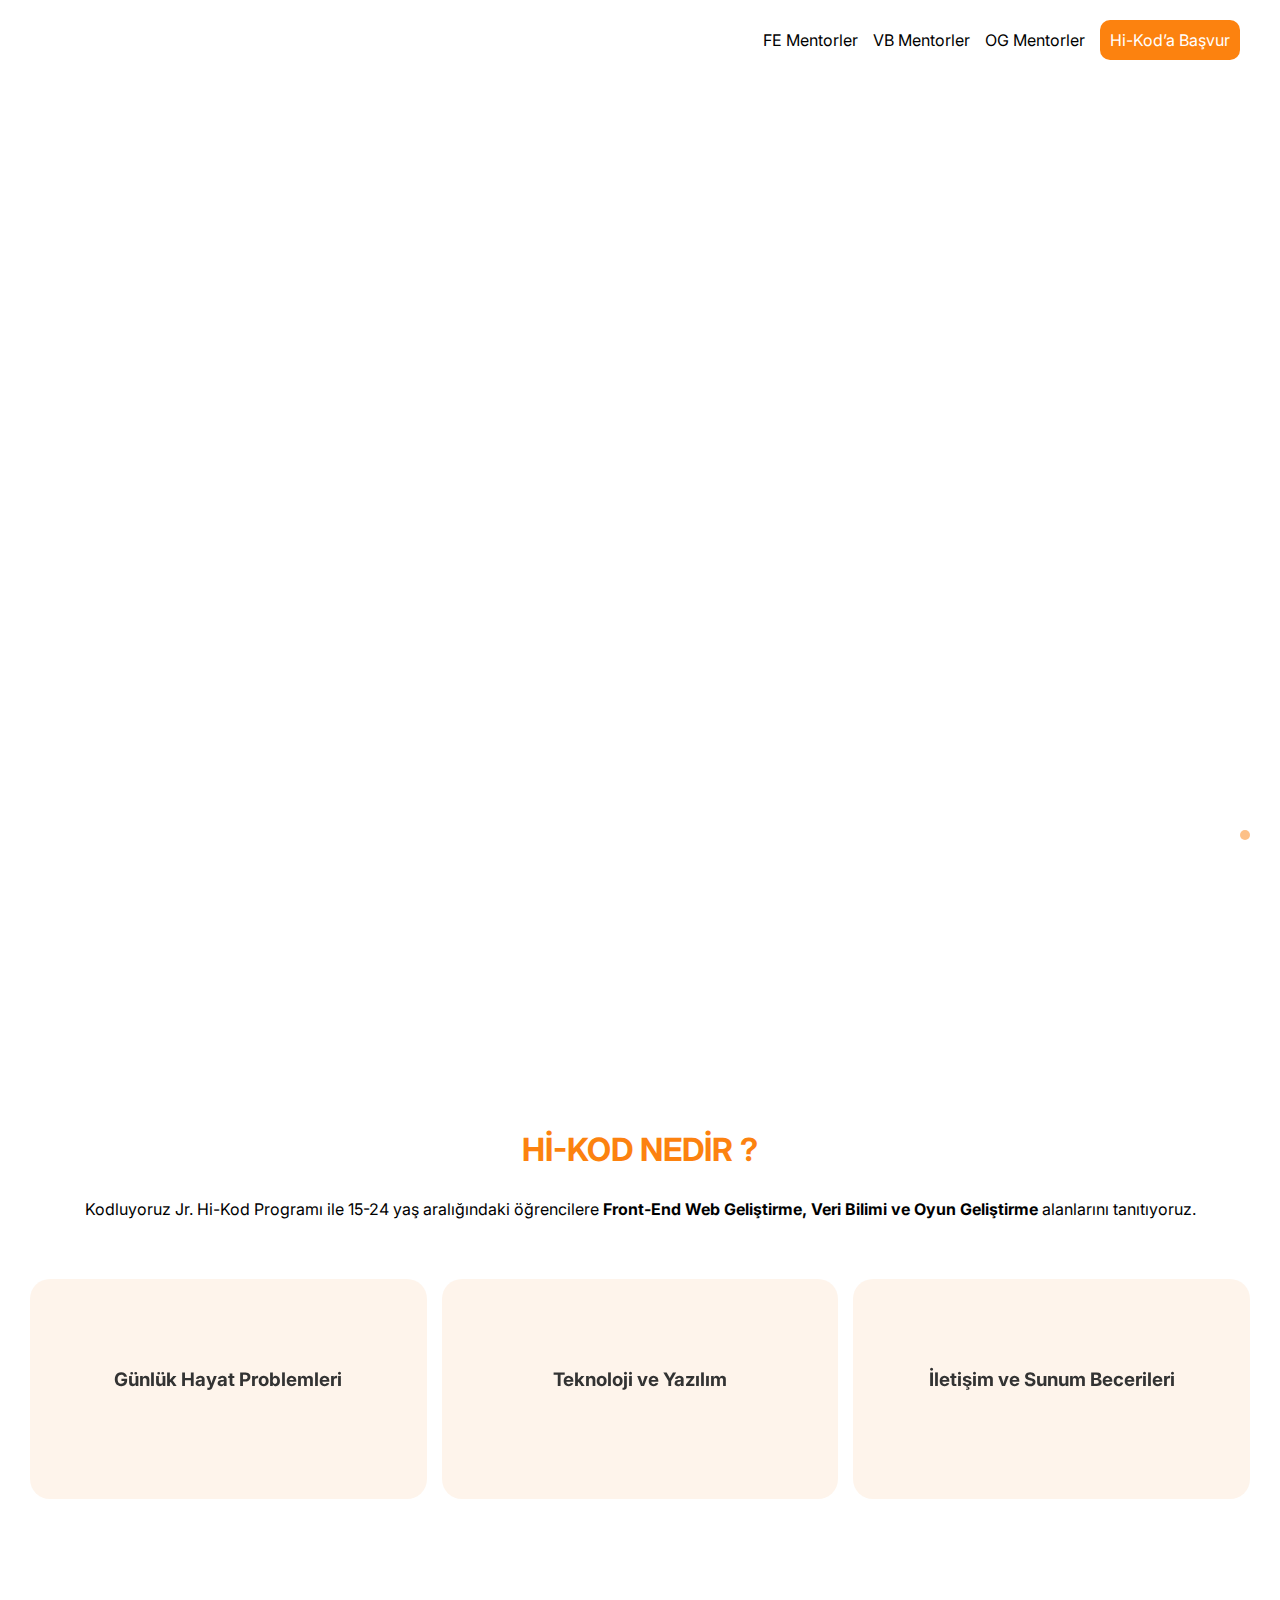
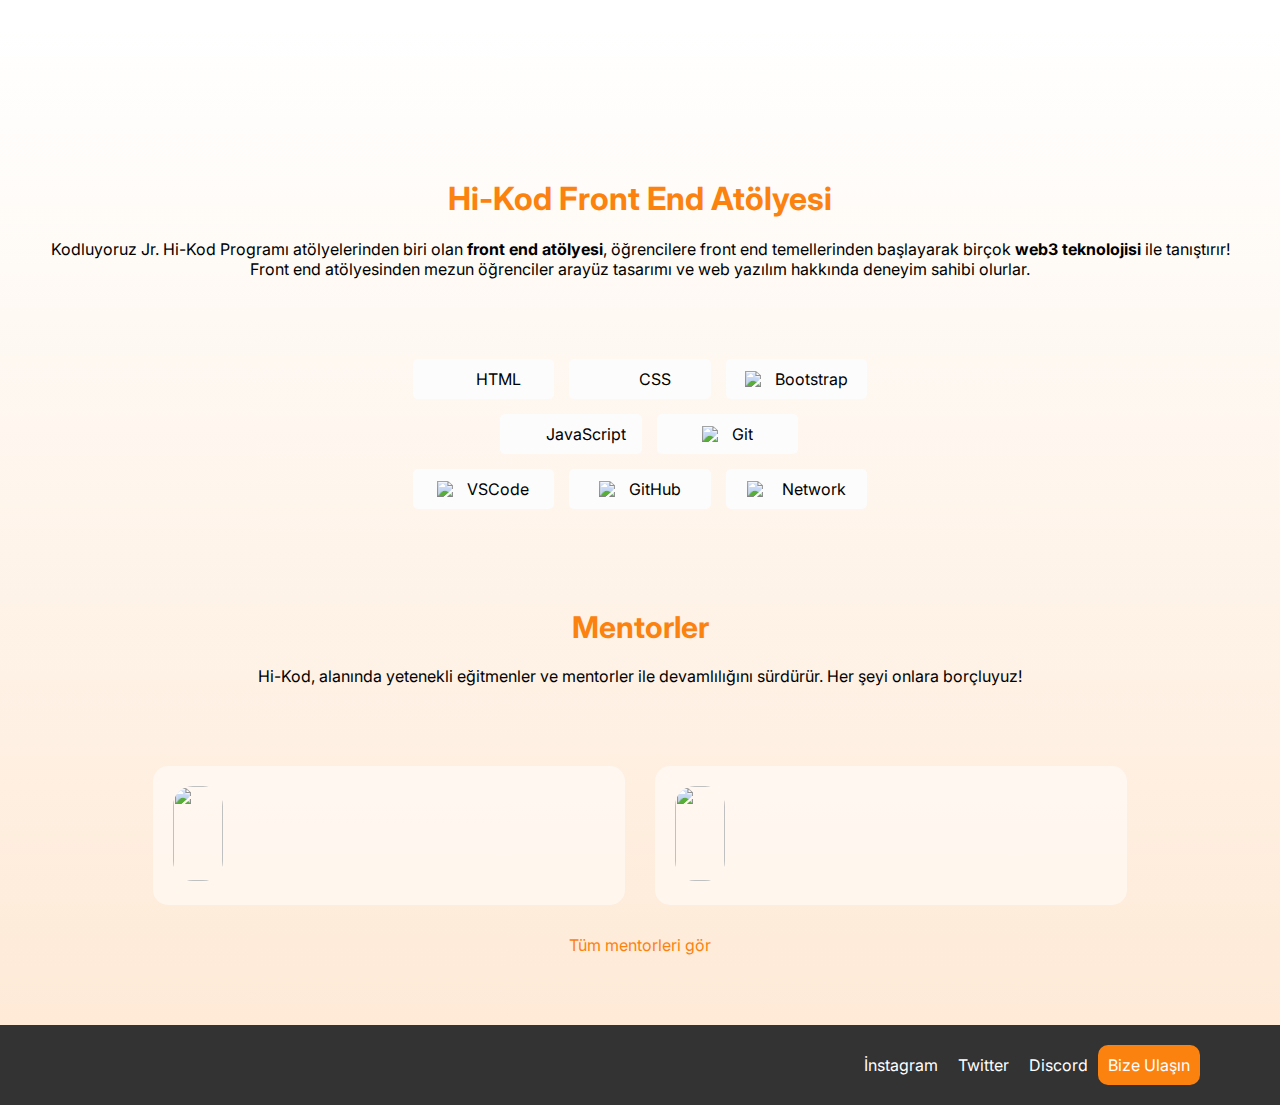
==== commit 27bd1e69: "svg files fixed" ====
--- a/index.html
+++ b/index.html
@@ -171,17 +171,7 @@
 
     <footer>
         <div>
-            <svg width="49" height="65" viewBox="0 0 49 65" fill="none" xmlns="http://www.w3.org/2000/svg"
-                xmlns:xlink="http://www.w3.org/1999/xlink">
-                <rect width="48.5333" height="65" fill="url(#pattern0)" />
-                <defs>
-                    <pattern id="pattern0" patternContentUnits="objectBoundingBox" width="1" height="1">
-                        <use xlink:href="#image0_96_37" transform="translate(-1.08929) scale(0.0112545 0.00840336)" />
-                    </pattern>
-                    <image id="image0_96_37" width="1024" height="119"
-                        xlink:href="[data-uri]" />
-                </defs>
-            </svg>
+            <img src="img/roket.svg" alt="">
         </div>
         <div class="footer-sag" style="color: white;">
             <a style="color: white;margin: 10px; text-decoration: none; " target="_blank"
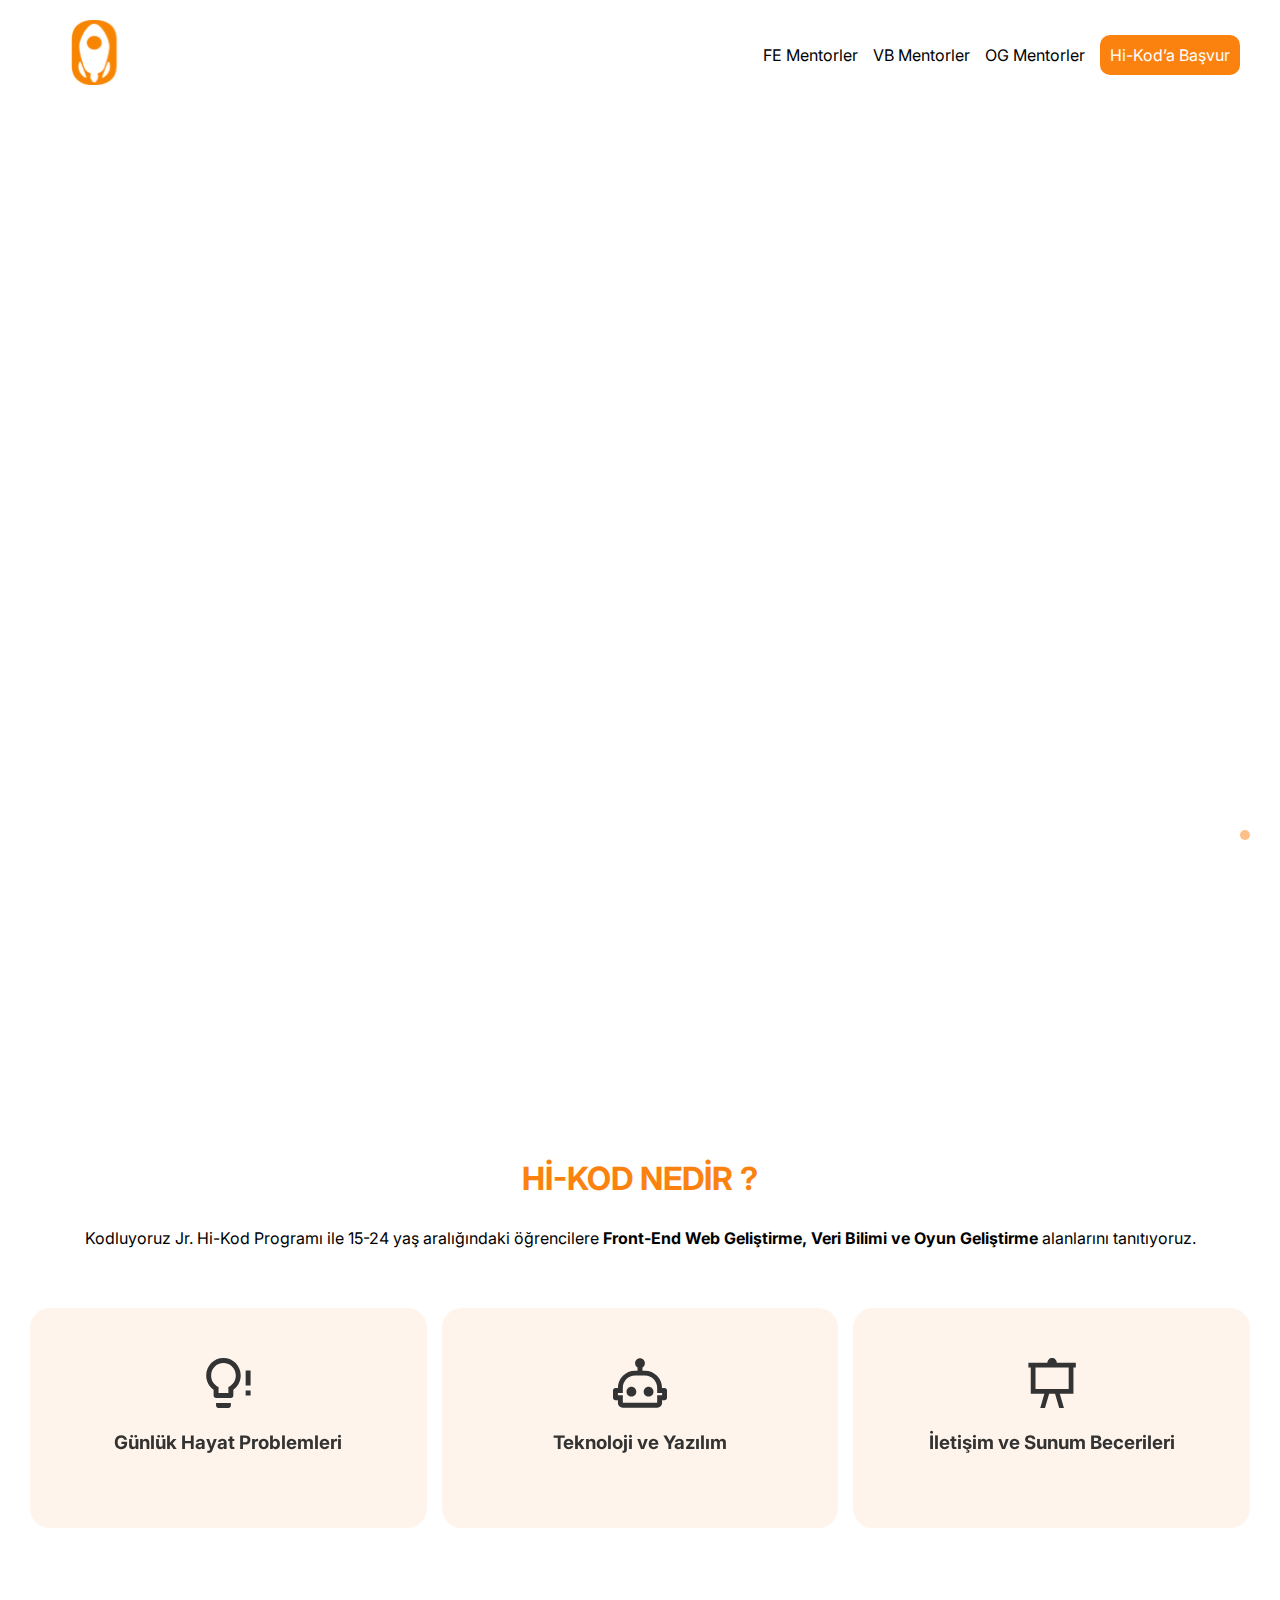
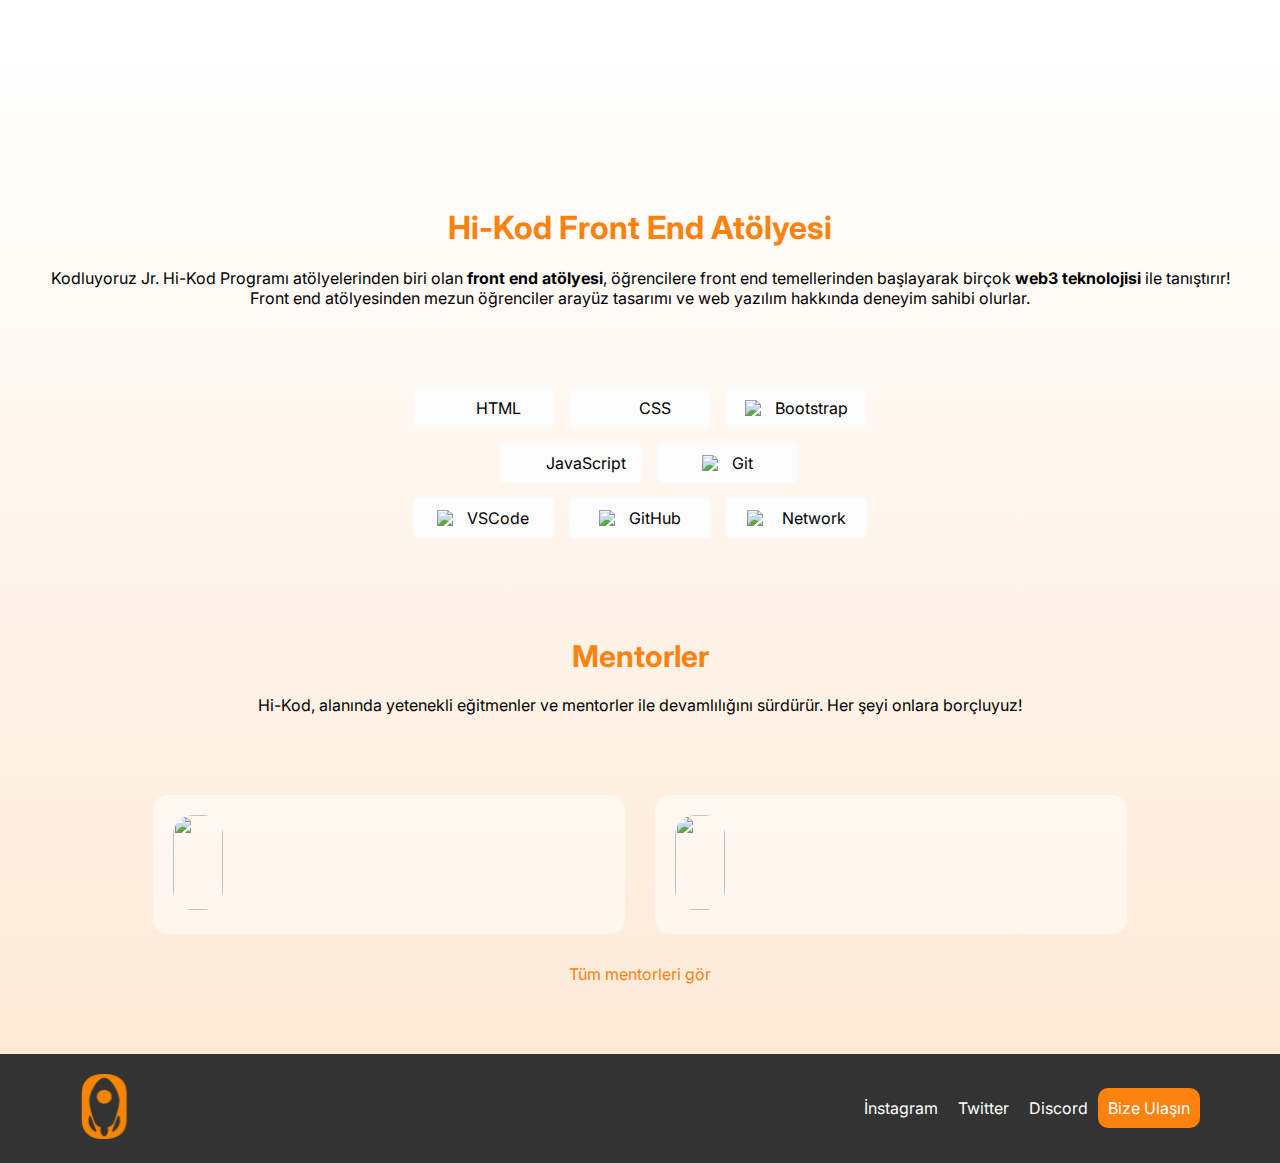
==== commit 9f2bc20e: "Merge pull request #3 from CeSeDu/review" ====
--- a/index.html
+++ b/index.html
@@ -50,19 +50,22 @@
                 <div class="card">
                     <img src="img/lamba.svg" alt="" class="svg">
                     <h3>Günlük Hayat Problemleri</h3>
-                </div>               
+                </div>
+                <img src="img/shape1.svg" alt="" id="shape1" height="100">               
             </div>
             <div class="card-container">
                 <div class="card">
                    <img src="img/robot.svg" alt="" class="svg">
                     <h3>Teknoloji ve Yazılım</h3>
-                </div>                
+                </div> 
+                <img src="img/shape2.svg" alt="" id="shape2" height="100">               
             </div>
             <div class="card-container">
                 <div class="card">
                     <img src="img/sunum.svg" alt="" class="svg">
                     <h3>İletişim ve Sunum Becerileri</h3>
-                </div>               
+                </div>
+                <img src="img/shape3.svg" alt="" id="shape3" height="100">              
             </div>
         </div>
     </section>
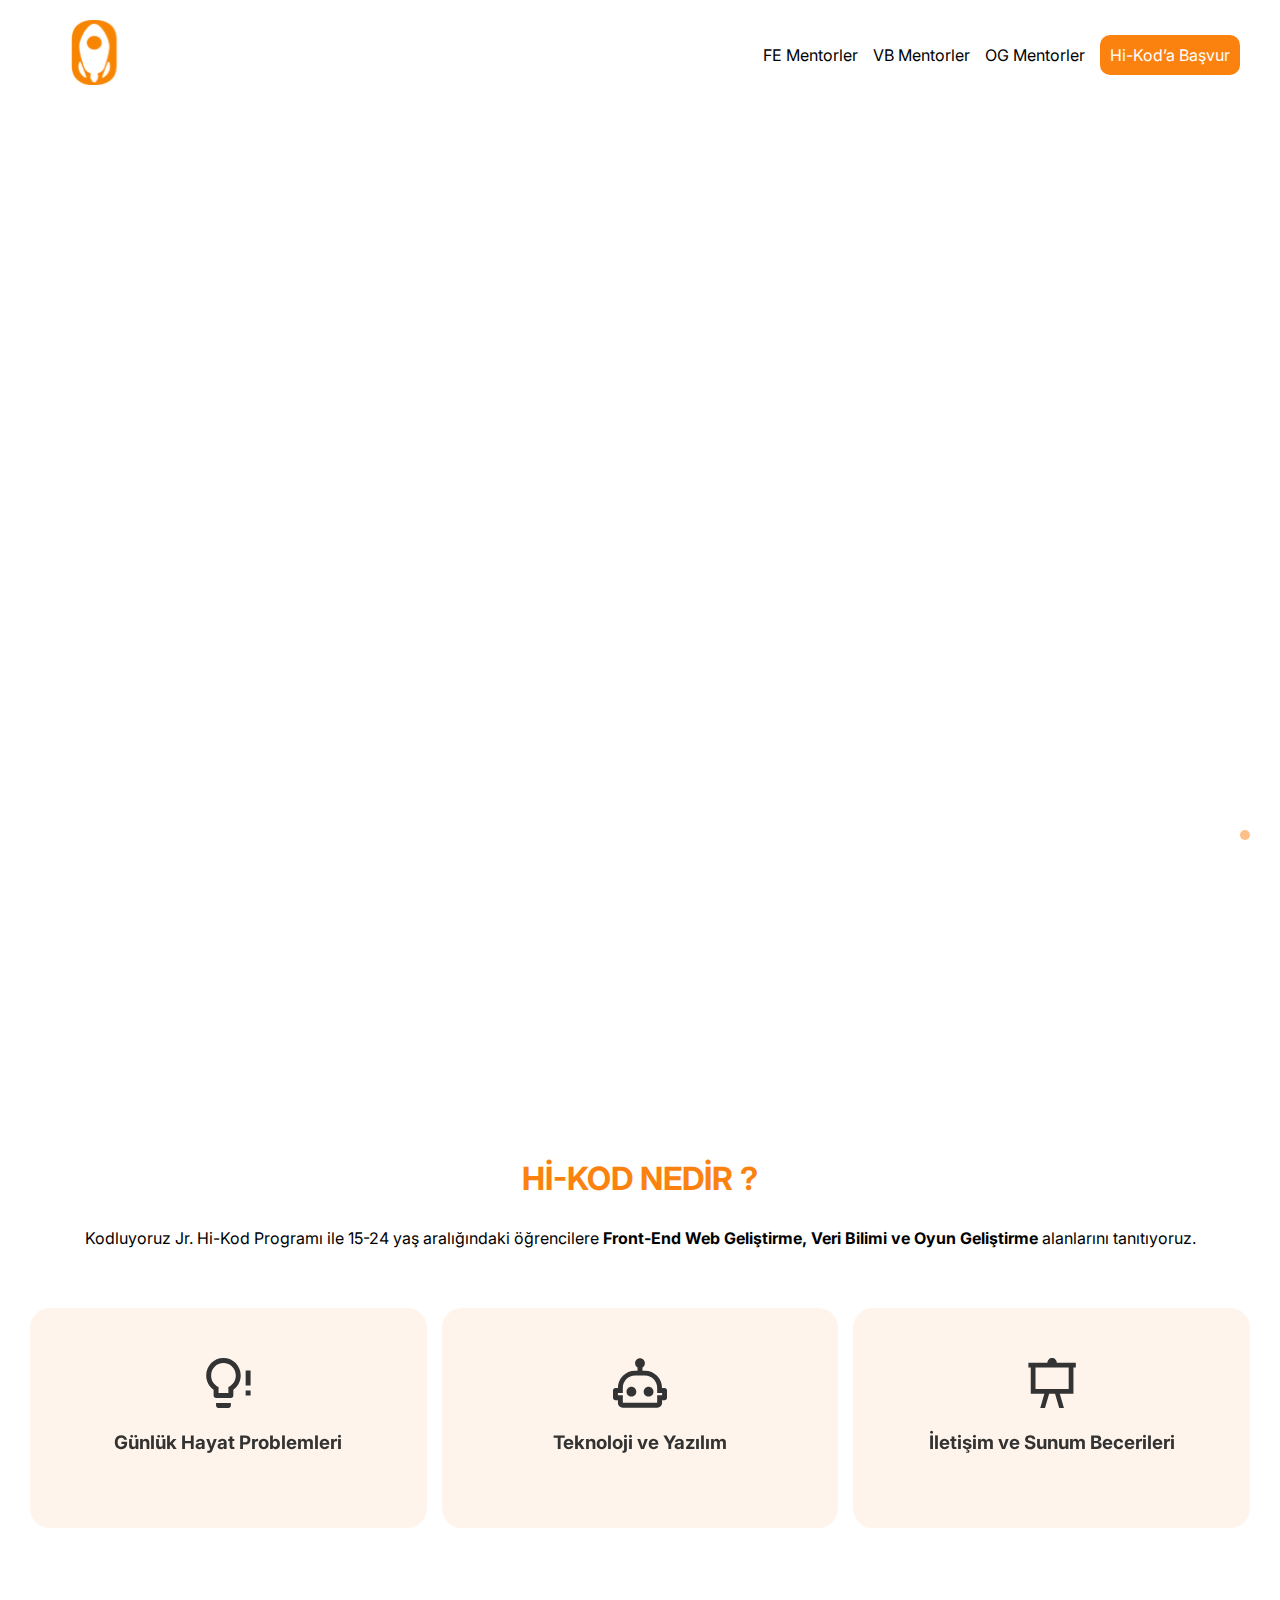
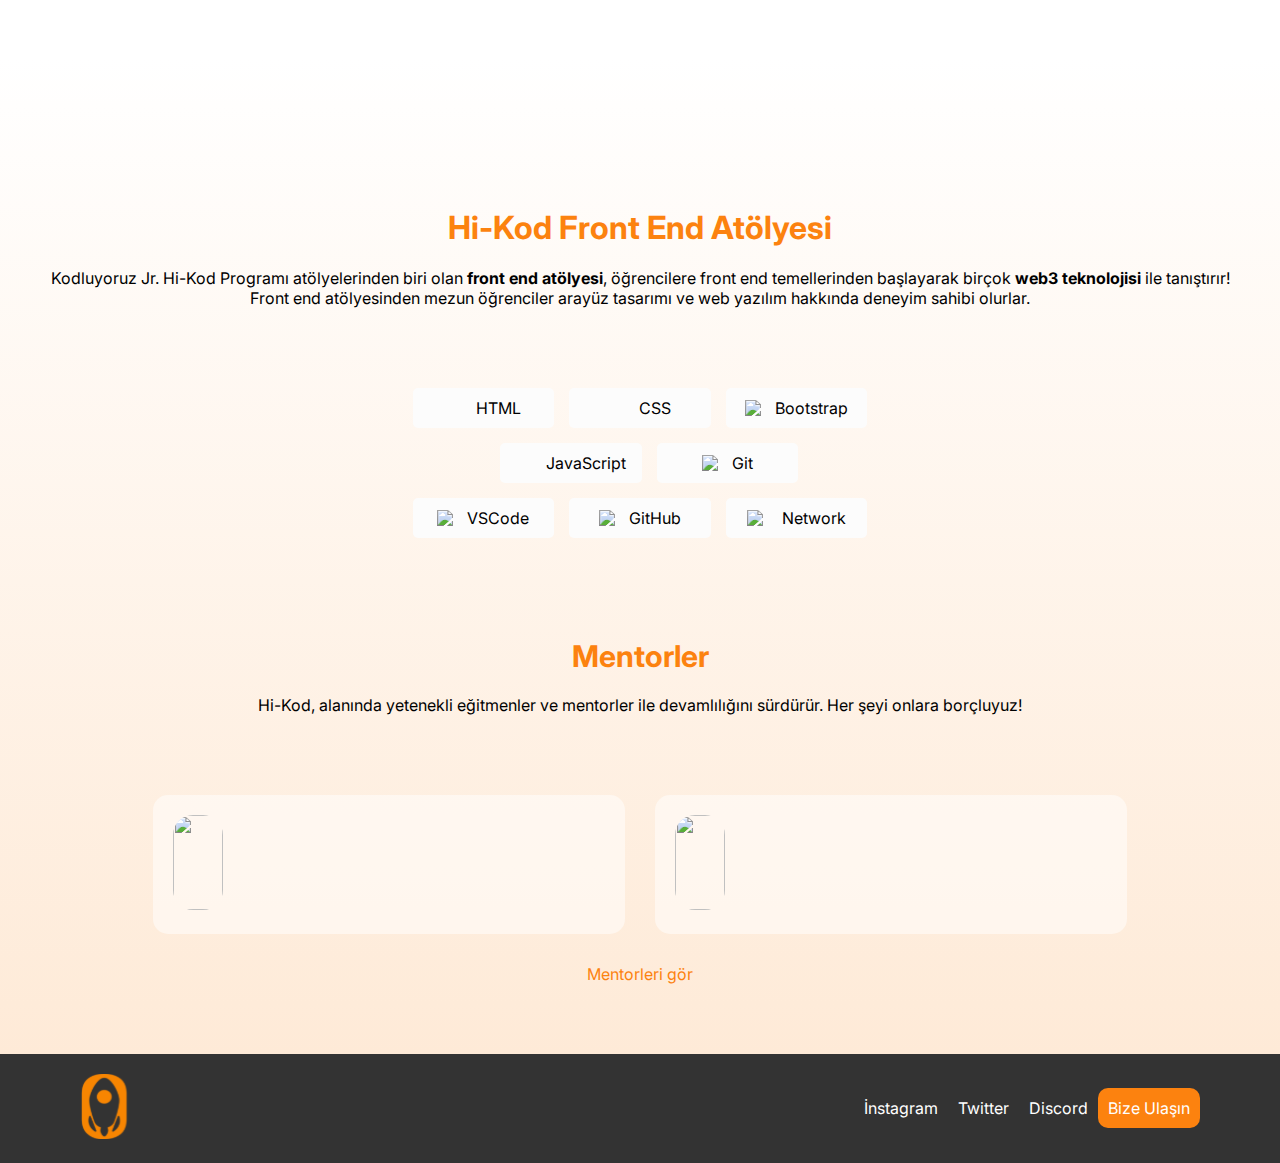
==== commit 51bc9740: "Merge pull request #6 from CeSeDu/get-random-people" ====
--- a/index.html
+++ b/index.html
@@ -8,6 +8,7 @@
     <script src="https://kit.fontawesome.com/2644129145.js" crossorigin="anonymous"></script>
     <script src="/js/turkishToEnglish.js"></script>
     <link rel="stylesheet" href="css/style.css" />
+    <link rel="stylesheet" href="css/responsive.css">
     <title>Hİ-KOD</title>
     <script src="./js/mentors.js"></script>
 </head>
@@ -22,7 +23,7 @@
         <div class="button__group" style="margin-right: 20px;">
             <a class="nav__button" href="../mentors/mentors.html?displayName=fe">FE Mentorler</a>
             <a class="nav__button" href="../mentors/mentors.html?displayName=vb">VB Mentorler</a>
-            <a class="nav__button" href="../mentors/mentors.html?displayName=og">OG Mentorler</a>                       
+            <a class="nav__button" href="../mentors/mentors.html?displayName=og">OG Mentorler</a>
             <a class="nav__button__orange" href="https://docs.google.com/forms/d/e/1FAIpQLSd9moIlMVvzE-aTJjD6DeRpLGWDJkIF5ri3nZ2eEMwqVBYb1g/closedform" target="_blank">Hi-Kod’a Başvur</a>
         </div>
         <div class="hamburger">
@@ -51,21 +52,21 @@
                     <img src="img/lamba.svg" alt="" class="svg">
                     <h3>Günlük Hayat Problemleri</h3>
                 </div>
-                <img src="img/shape1.svg" alt="" id="shape1" height="100">               
+                <img src="img/shape1.svg" alt="" id="shape1" height="100">
             </div>
             <div class="card-container">
                 <div class="card">
-                   <img src="img/robot.svg" alt="" class="svg">
+                    <img src="img/robot.svg" alt="" class="svg">
                     <h3>Teknoloji ve Yazılım</h3>
-                </div> 
-                <img src="img/shape2.svg" alt="" id="shape2" height="100">               
+                </div>
+                <img src="img/shape2.svg" alt="" id="shape2" height="100">
             </div>
             <div class="card-container">
                 <div class="card">
                     <img src="img/sunum.svg" alt="" class="svg">
                     <h3>İletişim ve Sunum Becerileri</h3>
                 </div>
-                <img src="img/shape3.svg" alt="" id="shape3" height="100">              
+                <img src="img/shape3.svg" alt="" id="shape3" height="100">
             </div>
         </div>
     </section>
@@ -78,8 +79,7 @@
                 <p style="text-align: center">
                     Kodluyoruz Jr. Hi-Kod Programı atölyelerinden biri olan
                     <b>front end atölyesi</b>, öğrencilere front end temellerinden başlayarak birçok <b>web3
-                        teknolojisi</b> ile tanıştırır! Front end atölyesinden mezun öğrenciler arayüz tasarımı ve web
-                    yazılım hakkında deneyim sahibi olurlar.
+                        teknolojisi</b> ile tanıştırır! Front end atölyesinden mezun öğrenciler arayüz tasarımı ve web yazılım hakkında deneyim sahibi olurlar.
                 </p>
             </div>
             <div class="atolye-container">
@@ -122,8 +122,7 @@
             <div style="text-align: center; margin-bottom: 80px">
                 <h1 style="color: #fc820f; font-size: 30px">Mentorler</h1>
                 <p>
-                    Hi-Kod, alanında yetenekli eğitmenler ve mentorler ile devamlılığını sürdürür. Her şeyi onlara
-                    borçluyuz!
+                    Hi-Kod, alanında yetenekli eğitmenler ve mentorler ile devamlılığını sürdürür. Her şeyi onlara borçluyuz!
                 </p>
             </div>
             <!-- Random People start -->
@@ -167,7 +166,7 @@
             </div>
             <!-- Random People end -->
             <div id="seeAllMentors">
-                <a href="mentors/fe.html">Tüm mentorleri gör</a>
+                <a id="mentor-link">Mentorleri gör</a>
             </div>
         </section>
     </main>
@@ -177,15 +176,10 @@
             <img src="img/roket.svg" alt="">
         </div>
         <div class="footer-sag" style="color: white;">
-            <a style="color: white;margin: 10px; text-decoration: none; " target="_blank"
-                href="https://www.instagram.com/kodluyoruz_junior/">İnstagram</a>
-            <a style="color: white;margin: 10px; text-decoration: none;" target="_blank"
-                href="https://twitter.com/Kodluyoruz_Jr?t=pnpgvJzF2SsJ8xIkOpBQxQ&s=08">Twitter</a>
-            <a style="color: white;margin: 10px; text-decoration: none;" target="_blank"
-                href="https://discord.gg/BNncPdKe">Discord</a>
-            <a class="nav__button__orange"
-                href="https://docs.google.com/forms/d/e/1FAIpQLSd9moIlMVvzE-aTJjD6DeRpLGWDJkIF5ri3nZ2eEMwqVBYb1g/closedform"
-                target="_blank">Bize Ulaşın</a>
+            <a style="color: white;margin: 10px; text-decoration: none; " target="_blank" href="https://www.instagram.com/kodluyoruz_junior/">İnstagram</a>
+            <a style="color: white;margin: 10px; text-decoration: none;" target="_blank" href="https://twitter.com/Kodluyoruz_Jr?t=pnpgvJzF2SsJ8xIkOpBQxQ&s=08">Twitter</a>
+            <a style="color: white;margin: 10px; text-decoration: none;" target="_blank" href="https://discord.gg/BNncPdKe">Discord</a>
+            <a class="nav__button__orange" href="https://docs.google.com/forms/d/e/1FAIpQLSd9moIlMVvzE-aTJjD6DeRpLGWDJkIF5ri3nZ2eEMwqVBYb1g/closedform" target="_blank">Bize Ulaşın</a>
         </div>
     </footer>
 
